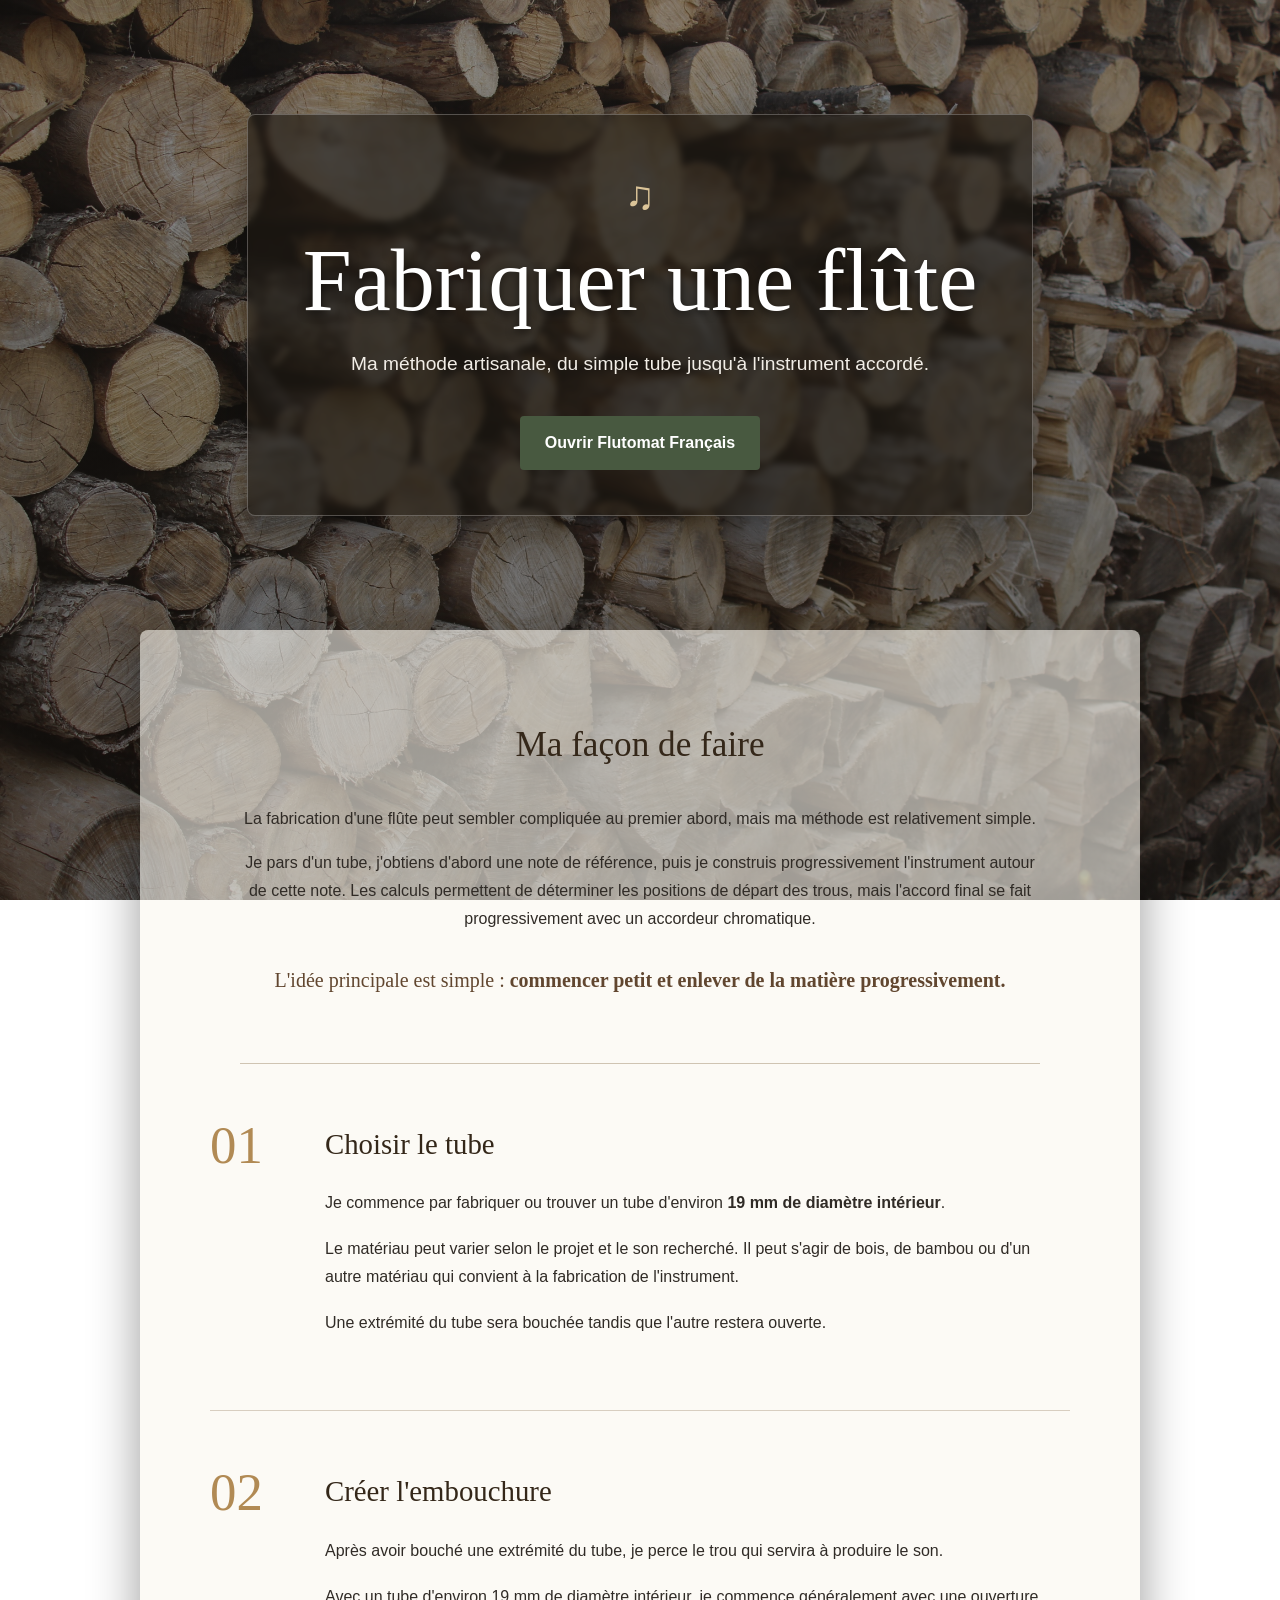
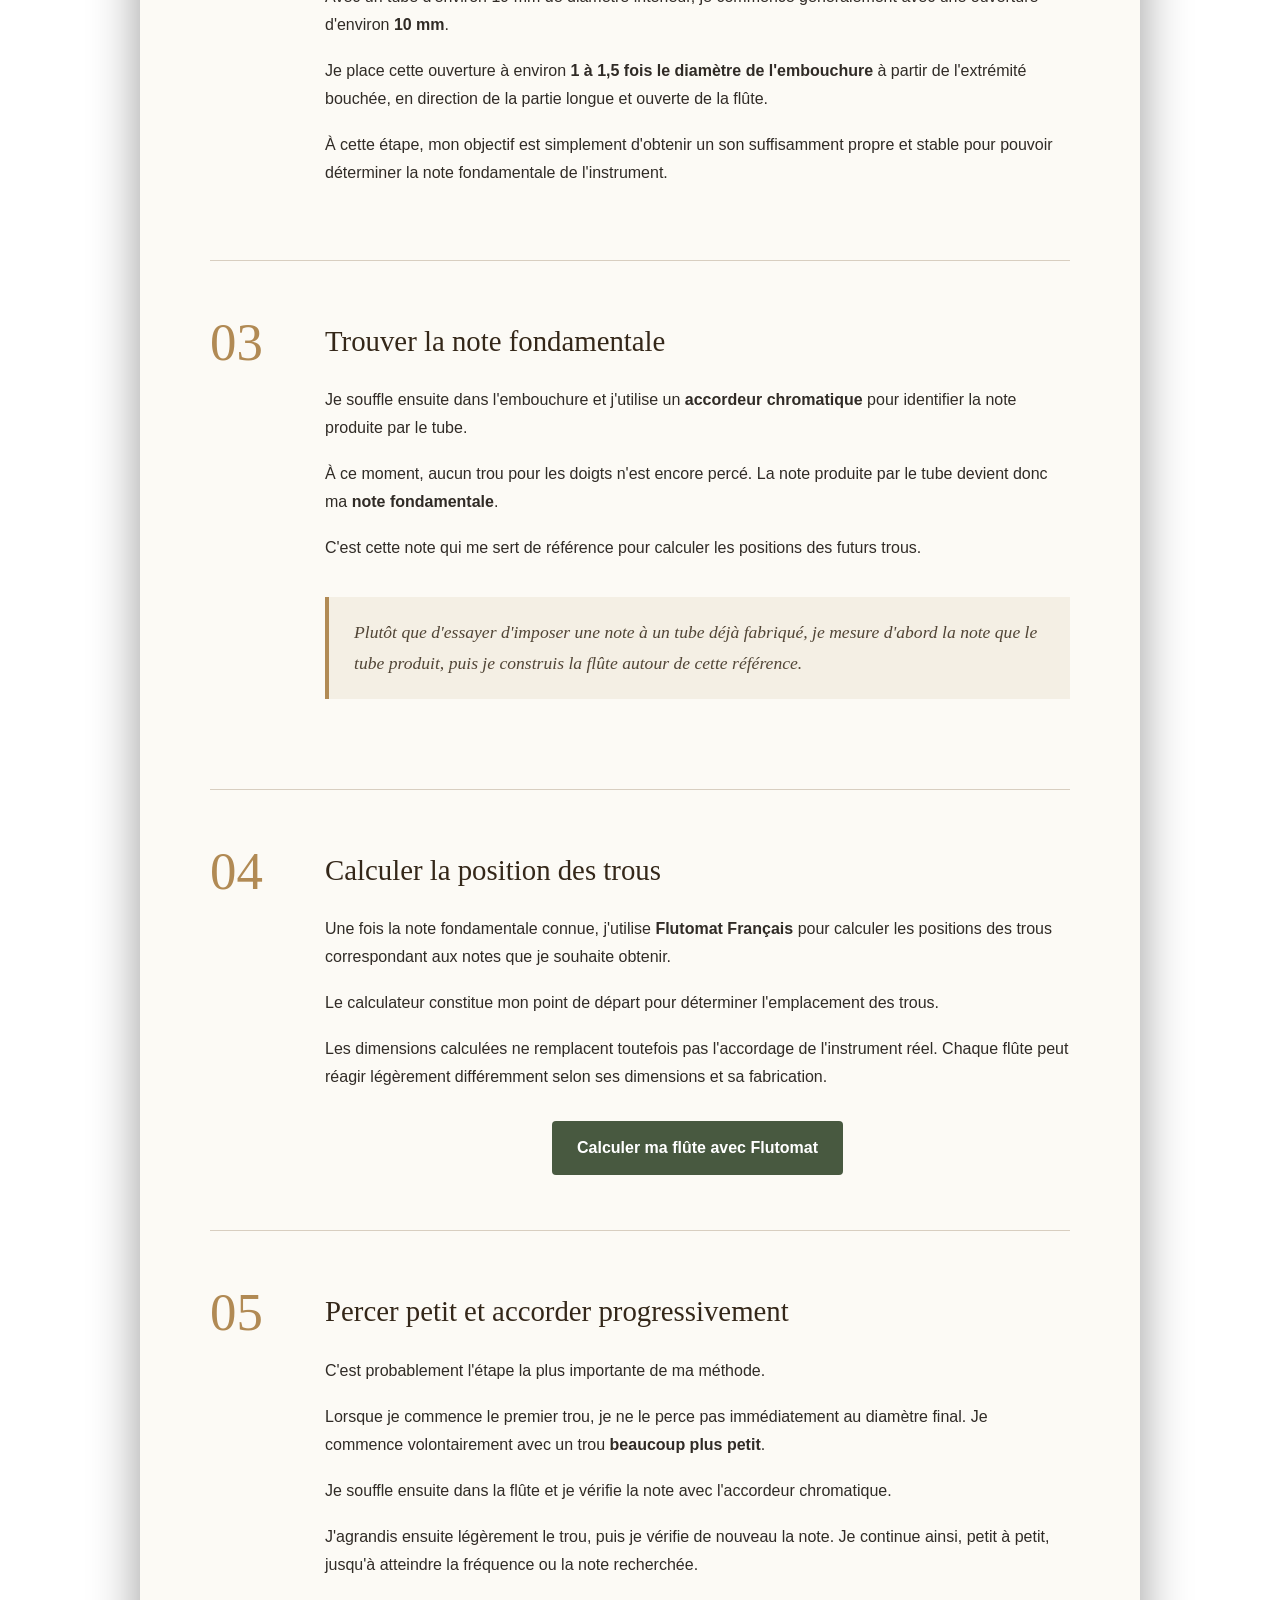
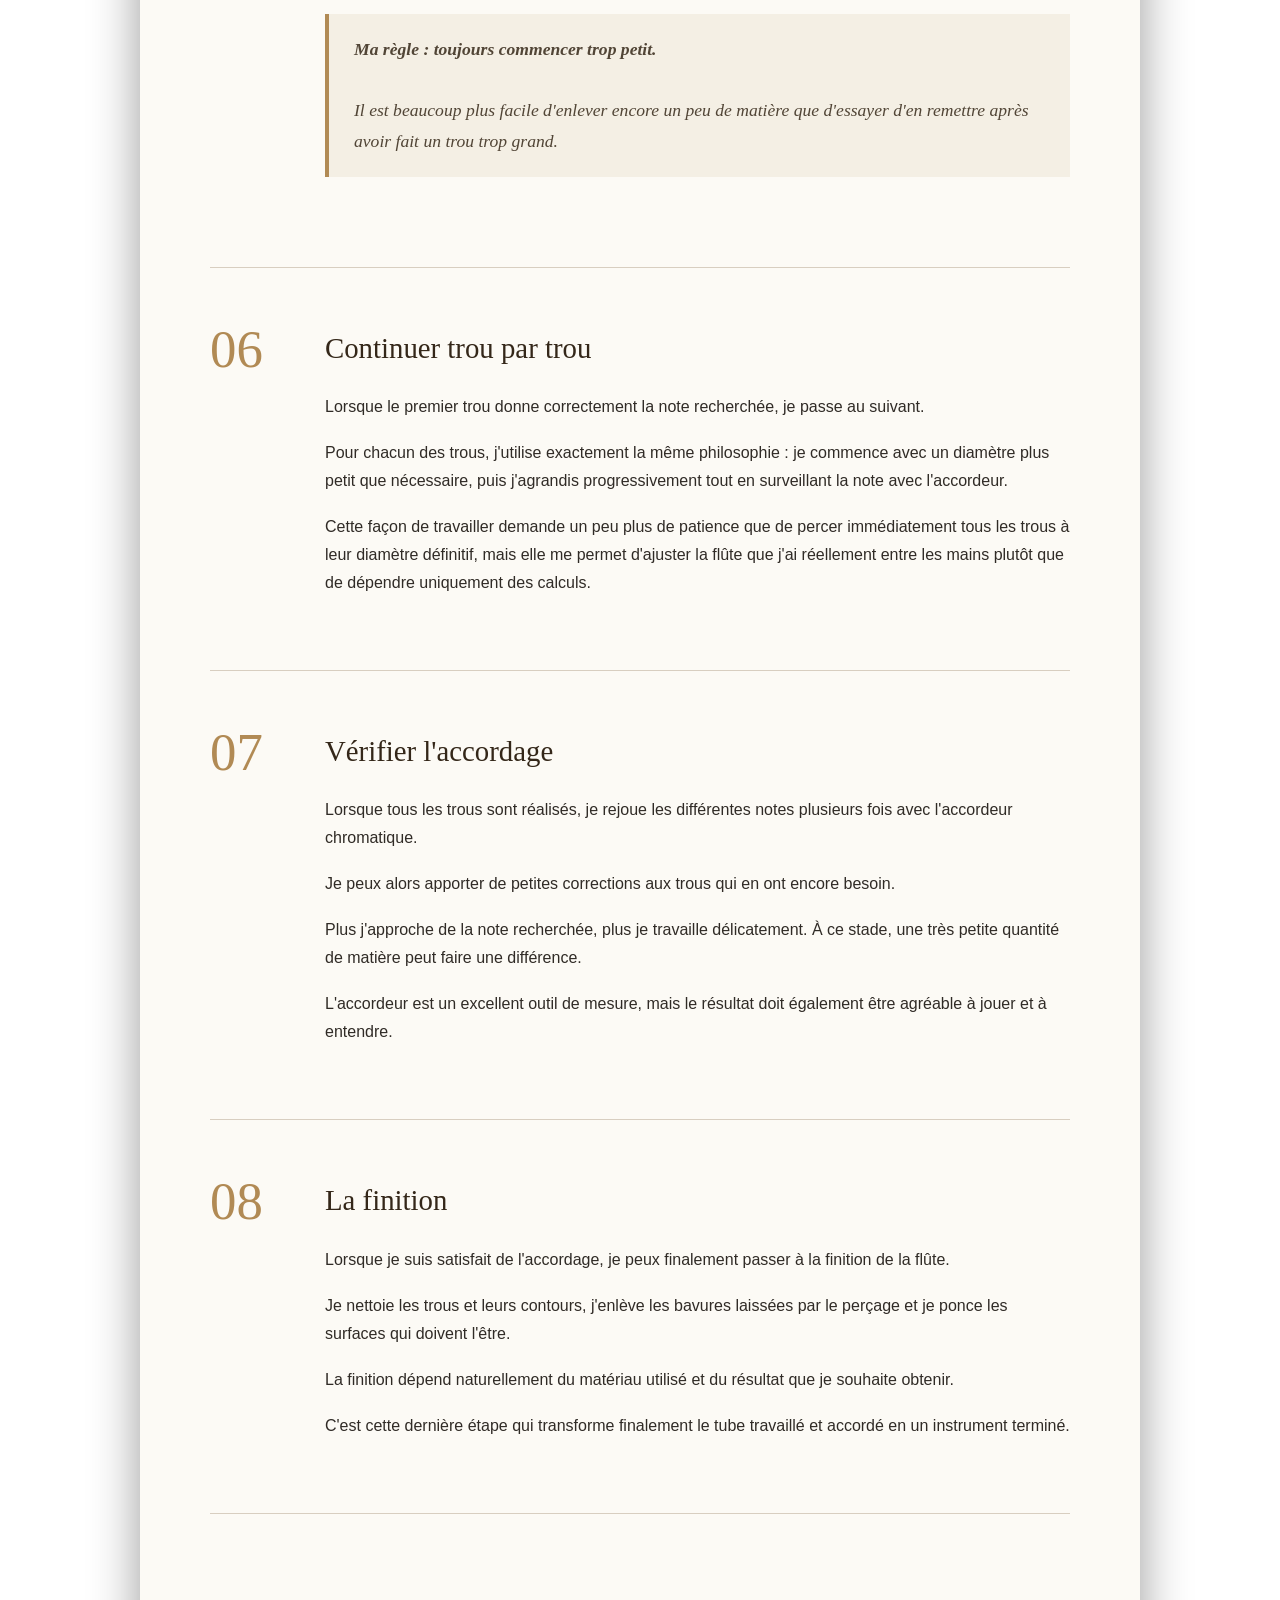
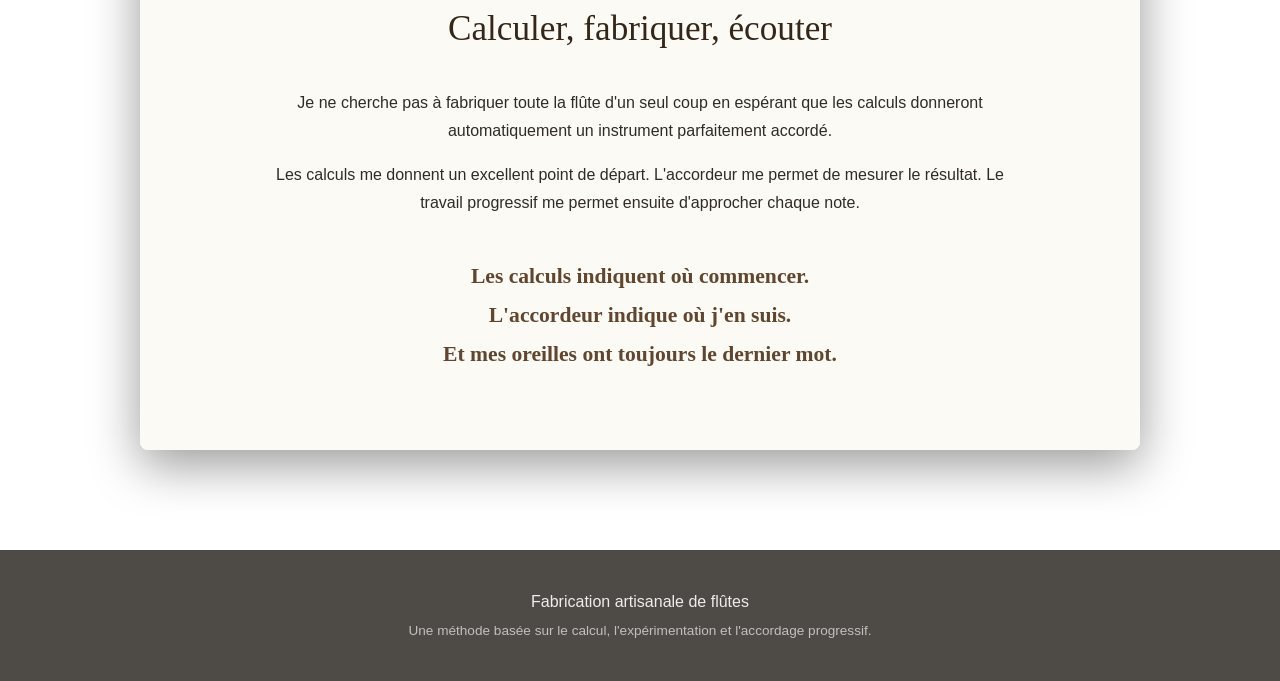
==== index2.html @ 8e3378f1 "Version 1" ====
<!DOCTYPE html>
<html lang="fr">
<head>
    <meta charset="UTF-8">
    <meta name="viewport" content="width=device-width, initial-scale=1.0">

    <title>Ma méthode de fabrication de flûtes</title>

    <meta name="description"
          content="Ma méthode artisanale pour fabriquer et accorder une flûte, du choix du tube jusqu'à la finition.">

    <link rel="icon" type="image/png" href="icons8-flute-94.png">
    
    <link rel="stylesheet" href="style.css">
</head>

<body>

<header class="hero">
    <div class="hero-content">
        <div class="flute-icon">♫</div>

        <h1>Fabriquer une flûte</h1>

        <p class="subtitle">
            Ma méthode artisanale, du simple tube jusqu'à l'instrument accordé.
        </p>

        <a class="button"
           href="https://mrfriendlyben.github.io/Flutomat-Francais/"
           target="_blank"
           rel="noopener noreferrer">
            Ouvrir Flutomat Français
        </a>
    </div>
</header>


<main class="content">

    <section class="intro">

        <h2>Ma façon de faire</h2>

        <p>
            La fabrication d'une flûte peut sembler compliquée au premier abord,
            mais ma méthode est relativement simple.
        </p>

        <p>
            Je pars d'un tube, j'obtiens d'abord une note de référence,
            puis je construis progressivement l'instrument autour de cette note.
            Les calculs permettent de déterminer les positions de départ des trous,
            mais l'accord final se fait progressivement avec un accordeur chromatique.
        </p>

        <p class="important">
            L'idée principale est simple :
            <strong>commencer petit et enlever de la matière progressivement.</strong>
        </p>

    </section>


    <section class="step">

        <div class="number">01</div>

        <div class="step-content">

            <h2>Choisir le tube</h2>

            <p>
                Je commence par fabriquer ou trouver un tube d'environ
                <strong>19 mm de diamètre intérieur</strong>.
            </p>

            <p>
                Le matériau peut varier selon le projet et le son recherché.
                Il peut s'agir de bois, de bambou ou d'un autre matériau qui
                convient à la fabrication de l'instrument.
            </p>

            <p>
                Une extrémité du tube sera bouchée tandis que l'autre restera
                ouverte.
            </p>

        </div>

    </section>


    <section class="step">

        <div class="number">02</div>

        <div class="step-content">

            <h2>Créer l'embouchure</h2>

            <p>
                Après avoir bouché une extrémité du tube, je perce le trou qui
                servira à produire le son.
            </p>

            <p>
                Avec un tube d'environ 19 mm de diamètre intérieur, je commence
                généralement avec une ouverture d'environ
                <strong>10 mm</strong>.
            </p>

            <p>
                Je place cette ouverture à environ
                <strong>1 à 1,5 fois le diamètre de l'embouchure</strong>
                à partir de l'extrémité bouchée, en direction de la partie longue
                et ouverte de la flûte.
            </p>

            <p>
                À cette étape, mon objectif est simplement d'obtenir un son
                suffisamment propre et stable pour pouvoir déterminer la note
                fondamentale de l'instrument.
            </p>

        </div>

    </section>


    <section class="step">

        <div class="number">03</div>

        <div class="step-content">

            <h2>Trouver la note fondamentale</h2>

            <p>
                Je souffle ensuite dans l'embouchure et j'utilise un
                <strong>accordeur chromatique</strong> pour identifier la note
                produite par le tube.
            </p>

            <p>
                À ce moment, aucun trou pour les doigts n'est encore percé.
                La note produite par le tube devient donc ma
                <strong>note fondamentale</strong>.
            </p>

            <p>
                C'est cette note qui me sert de référence pour calculer les
                positions des futurs trous.
            </p>

            <blockquote>
                Plutôt que d'essayer d'imposer une note à un tube déjà fabriqué,
                je mesure d'abord la note que le tube produit, puis je construis
                la flûte autour de cette référence.
            </blockquote>

        </div>

    </section>


    <section class="step">

        <div class="number">04</div>

        <div class="step-content">

            <h2>Calculer la position des trous</h2>

            <p>
                Une fois la note fondamentale connue, j'utilise
                <strong>Flutomat Français</strong> pour calculer les positions
                des trous correspondant aux notes que je souhaite obtenir.
            </p>

            <p>
                Le calculateur constitue mon point de départ pour déterminer
                l'emplacement des trous.
            </p>

            <p>
                Les dimensions calculées ne remplacent toutefois pas
                l'accordage de l'instrument réel. Chaque flûte peut réagir
                légèrement différemment selon ses dimensions et sa fabrication.
            </p>

            <div class="center">

                <a class="button"
                   href="https://mrfriendlyben.github.io/Flutomat-Francais/"
                   target="_blank"
                   rel="noopener noreferrer">
                    Calculer ma flûte avec Flutomat
                </a>

            </div>

        </div>

    </section>


    <section class="step">

        <div class="number">05</div>

        <div class="step-content">

            <h2>Percer petit et accorder progressivement</h2>

            <p>
                C'est probablement l'étape la plus importante de ma méthode.
            </p>

            <p>
                Lorsque je commence le premier trou, je ne le perce pas
                immédiatement au diamètre final.
                Je commence volontairement avec un trou
                <strong>beaucoup plus petit</strong>.
            </p>

            <p>
                Je souffle ensuite dans la flûte et je vérifie la note avec
                l'accordeur chromatique.
            </p>

            <p>
                J'agrandis ensuite légèrement le trou, puis je vérifie de nouveau
                la note. Je continue ainsi, petit à petit, jusqu'à atteindre la
                fréquence ou la note recherchée.
            </p>

            <blockquote>
                <strong>Ma règle : toujours commencer trop petit.</strong><br><br>

                Il est beaucoup plus facile d'enlever encore un peu de matière
                que d'essayer d'en remettre après avoir fait un trou trop grand.
            </blockquote>

        </div>

    </section>


    <section class="step">

        <div class="number">06</div>

        <div class="step-content">

            <h2>Continuer trou par trou</h2>

            <p>
                Lorsque le premier trou donne correctement la note recherchée,
                je passe au suivant.
            </p>

            <p>
                Pour chacun des trous, j'utilise exactement la même philosophie :
                je commence avec un diamètre plus petit que nécessaire, puis
                j'agrandis progressivement tout en surveillant la note avec
                l'accordeur.
            </p>

            <p>
                Cette façon de travailler demande un peu plus de patience que de
                percer immédiatement tous les trous à leur diamètre définitif,
                mais elle me permet d'ajuster la flûte que j'ai réellement entre
                les mains plutôt que de dépendre uniquement des calculs.
            </p>

        </div>

    </section>


    <section class="step">

        <div class="number">07</div>

        <div class="step-content">

            <h2>Vérifier l'accordage</h2>

            <p>
                Lorsque tous les trous sont réalisés, je rejoue les différentes
                notes plusieurs fois avec l'accordeur chromatique.
            </p>

            <p>
                Je peux alors apporter de petites corrections aux trous qui en
                ont encore besoin.
            </p>

            <p>
                Plus j'approche de la note recherchée, plus je travaille
                délicatement. À ce stade, une très petite quantité de matière
                peut faire une différence.
            </p>

            <p>
                L'accordeur est un excellent outil de mesure, mais le résultat
                doit également être agréable à jouer et à entendre.
            </p>

        </div>

    </section>


    <section class="step">

        <div class="number">08</div>

        <div class="step-content">

            <h2>La finition</h2>

            <p>
                Lorsque je suis satisfait de l'accordage, je peux finalement
                passer à la finition de la flûte.
            </p>

            <p>
                Je nettoie les trous et leurs contours, j'enlève les bavures
                laissées par le perçage et je ponce les surfaces qui doivent
                l'être.
            </p>

            <p>
                La finition dépend naturellement du matériau utilisé et du
                résultat que je souhaite obtenir.
            </p>

            <p>
                C'est cette dernière étape qui transforme finalement le tube
                travaillé et accordé en un instrument terminé.
            </p>

        </div>

    </section>


    <section class="philosophy">

        <h2>Calculer, fabriquer, écouter</h2>

        <p>
            Je ne cherche pas à fabriquer toute la flûte d'un seul coup en
            espérant que les calculs donneront automatiquement un instrument
            parfaitement accordé.
        </p>

        <p>
            Les calculs me donnent un excellent point de départ.
            L'accordeur me permet de mesurer le résultat.
            Le travail progressif me permet ensuite d'approcher chaque note.
        </p>

        <p class="final-quote">
            <strong>
                Les calculs indiquent où commencer.<br>
                L'accordeur indique où j'en suis.<br>
                Et mes oreilles ont toujours le dernier mot.
            </strong>
        </p>

    </section>

</main>


<footer>

    <p>
        Fabrication artisanale de flûtes
    </p>

    <p class="small">
        Une méthode basée sur le calcul, l'expérimentation et l'accordage progressif.
    </p>

</footer>

</body>
</html>
---- style.css ----
/* =========================================
   COULEURS
   ========================================= */

:root {
    --cream: #f4efe5;
    --paper: rgba(250, 247, 239, 0.60);
    --brown: #61462f;
    --brown-dark: #342719;
    --green: #485940;
    --green-dark: #33402e;
    --gold: #b18a54;
    --text: #302b26;
}


/* =========================================
   PAGE
   ========================================= */

* {
    box-sizing: border-box;
}

html {
    scroll-behavior: smooth;
}

body {
    margin: 0;
    color: var(--text);

    font-family:
        "Segoe UI",
        Roboto,
        Helvetica,
        Arial,
        sans-serif;

    line-height: 1.75;

    background:
        linear-gradient(
            rgba(25, 20, 15, 0.45),
            rgba(25, 20, 15, 0.60)
        ),
        url("IMG_3902.jpg");

    background-size: cover;
    background-position: center;
    background-attachment: fixed;
}


/* =========================================
   ENTÊTE
   ========================================= */

.hero {
    min-height: 70vh;

    display: flex;
    justify-content: center;
    align-items: center;

    padding: 50px 20px;

    text-align: center;
    color: white;
}

.hero-content {
    max-width: 850px;

    padding: 45px 55px;

    background: rgba(30, 25, 19, 0.62);

    border: 1px solid rgba(255, 255, 255, 0.25);
    border-radius: 8px;

    backdrop-filter: blur(3px);

    box-shadow: 0 15px 45px rgba(0, 0, 0, 0.35);
}

.flute-icon {
    color: #dbc498;
    font-size: 2.5rem;
    margin-bottom: 5px;
}

.hero h1 {
    margin: 0;

    font-family: Georgia, "Times New Roman", serif;
    font-size: clamp(2.7rem, 7vw, 5.5rem);
    font-weight: normal;

    line-height: 1.05;

    text-shadow: 0 3px 8px rgba(0, 0, 0, 0.5);
}

.subtitle {
    margin: 20px auto 35px;

    max-width: 650px;

    font-size: 1.2rem;
    color: #f2eee7;
}


/* =========================================
   BOUTONS
   ========================================= */

.button {
    display: inline-block;

    padding: 13px 25px;

    color: white;
    background: var(--green);

    border-radius: 4px;

    text-decoration: none;
    font-weight: 600;

    transition:
        background 0.2s ease,
        transform 0.2s ease,
        box-shadow 0.2s ease;
}

.button:hover {
    background: var(--green-dark);

    transform: translateY(-2px);

    box-shadow: 0 5px 15px rgba(0, 0, 0, 0.25);
}


/* =========================================
   CONTENU PRINCIPAL
   ========================================= */

.content {
    width: min(1000px, calc(100% - 40px));

    margin: 0 auto 100px;

    padding: 55px 70px;

    background: var(--paper);

    border-radius: 8px;

    box-shadow:
        0 15px 50px rgba(0, 0, 0, 0.40);
}


/* =========================================
   INTRODUCTION
   ========================================= */

.intro {
    max-width: 800px;

    margin: auto;
    padding-bottom: 45px;

    text-align: center;

    border-bottom: 1px solid #cfc4b2;
}

.intro h2,
.philosophy h2 {
    color: var(--brown-dark);

    font-family: Georgia, "Times New Roman", serif;
    font-weight: normal;

    font-size: 2.2rem;
}

.important {
    margin-top: 30px;

    color: var(--brown);

    font-family: Georgia, "Times New Roman", serif;
    font-size: 1.25rem;
}


/* =========================================
   ÉTAPES
   ========================================= */

.step {
    display: grid;

    grid-template-columns: 90px 1fr;
    gap: 25px;

    padding: 55px 0;

    border-bottom: 1px solid #d8cec0;
}

.number {
    color: var(--gold);

    font-family: Georgia, "Times New Roman", serif;
    font-size: 3.3rem;

    line-height: 1;
}

.step h2 {
    margin-top: 0;
    margin-bottom: 20px;

    color: var(--brown-dark);

    font-family: Georgia, "Times New Roman", serif;
    font-size: 1.8rem;
    font-weight: normal;
}

.step p {
    margin-top: 0;
    margin-bottom: 18px;
}


/* =========================================
   CITATIONS / CONSEILS
   ========================================= */

blockquote {
    margin: 35px 0;

    padding: 20px 25px;

    background: rgba(177, 138, 84, 0.10);

    border-left: 4px solid var(--gold);

    color: #514536;

    font-family: Georgia, "Times New Roman", serif;
    font-size: 1.1rem;
    font-style: italic;
}


/* =========================================
   SECTION FINALE
   ========================================= */

.philosophy {
    padding-top: 55px;

    text-align: center;
}

.philosophy p {
    max-width: 760px;

    margin-left: auto;
    margin-right: auto;
}

.final-quote {
    margin-top: 40px !important;

    color: var(--brown);

    font-family: Georgia, "Times New Roman", serif;
    font-size: 1.35rem;

    line-height: 1.8;
}

.center {
    margin-top: 30px;
    text-align: center;
}


/* =========================================
   PIED DE PAGE
   ========================================= */

footer {
    padding: 35px 20px;

    text-align: center;

    color: rgba(255, 255, 255, 0.9);

    background: rgba(25, 20, 15, 0.77);
}

footer p {
    margin: 3px;
}

footer .small {
    color: rgba(255, 255, 255, 0.65);
    font-size: 0.85rem;
}


/* =========================================
   TÉLÉPHONE / TABLETTE
   ========================================= */

@media (max-width: 700px) {

    body {
        /*
         * background-attachment: fixed peut être
         * problématique sur certains navigateurs mobiles.
         */
        background-attachment: scroll;
    }

    .hero {
        min-height: 75vh;
        padding: 25px 15px;
    }

    .hero-content {
        padding: 35px 20px;
    }

    .hero h1 {
        font-size: 3rem;
    }

    .subtitle {
        font-size: 1.05rem;
    }

    .content {
        width: calc(100% - 20px);

        margin-bottom: 30px;

        padding: 40px 25px;
    }

    .step {
        grid-template-columns: 1fr;
        gap: 10px;

        padding: 40px 0;
    }

    .number {
        font-size: 2.4rem;
    }

    .step h2 {
        font-size: 1.55rem;
    }

    .intro h2,
    .philosophy h2 {
        font-size: 1.8rem;
    }

}
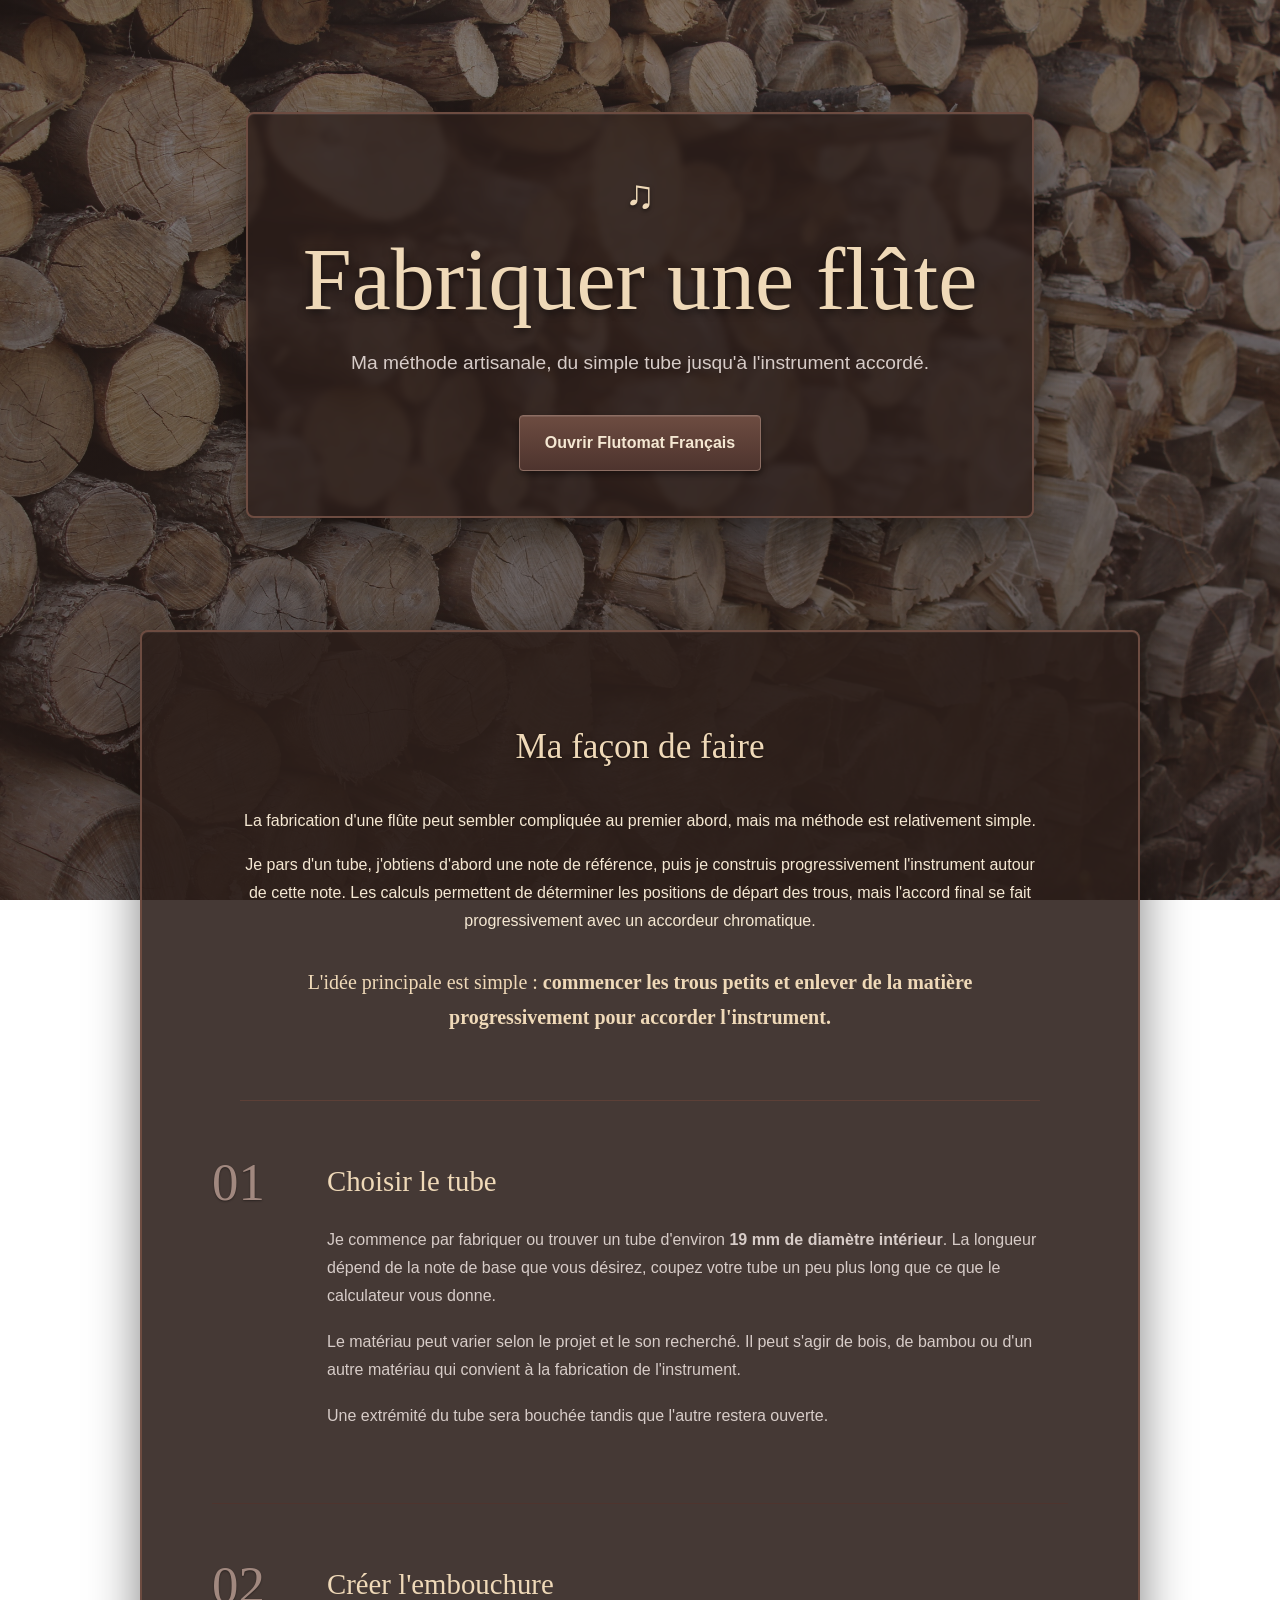
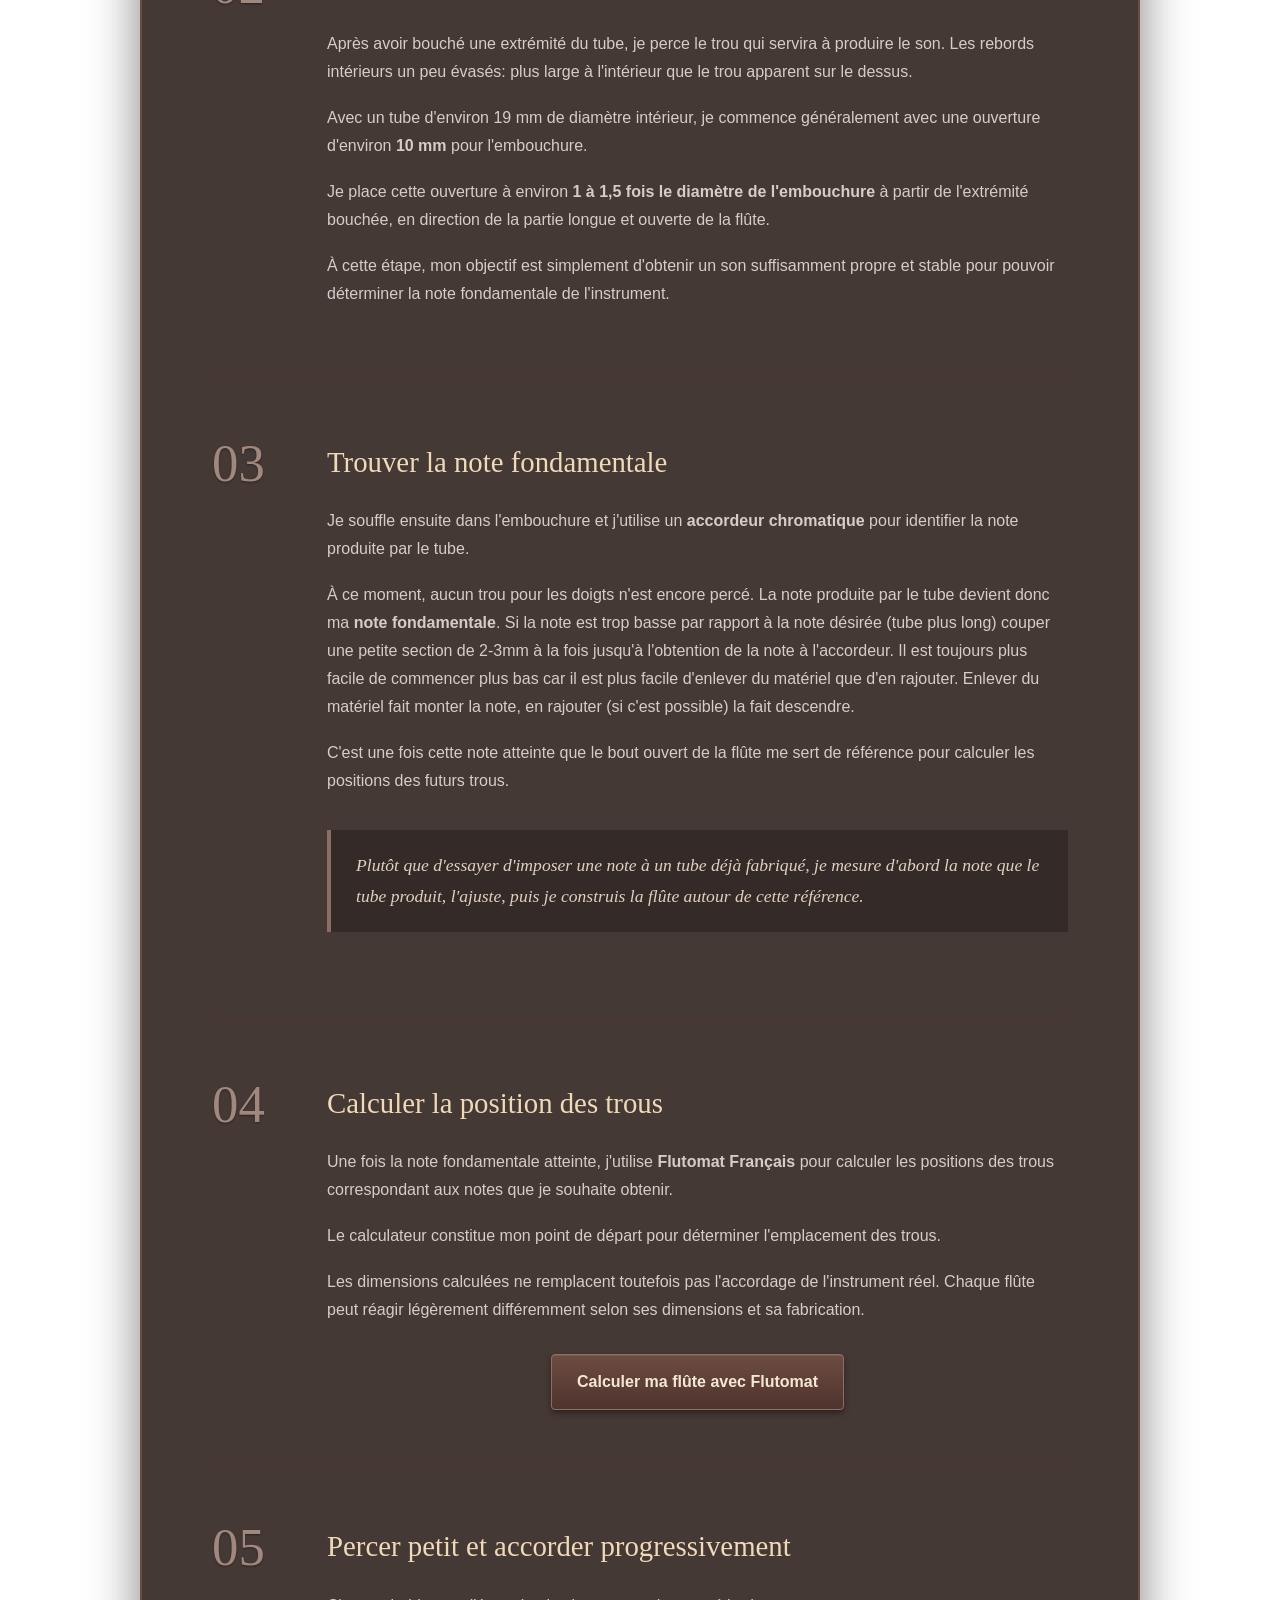
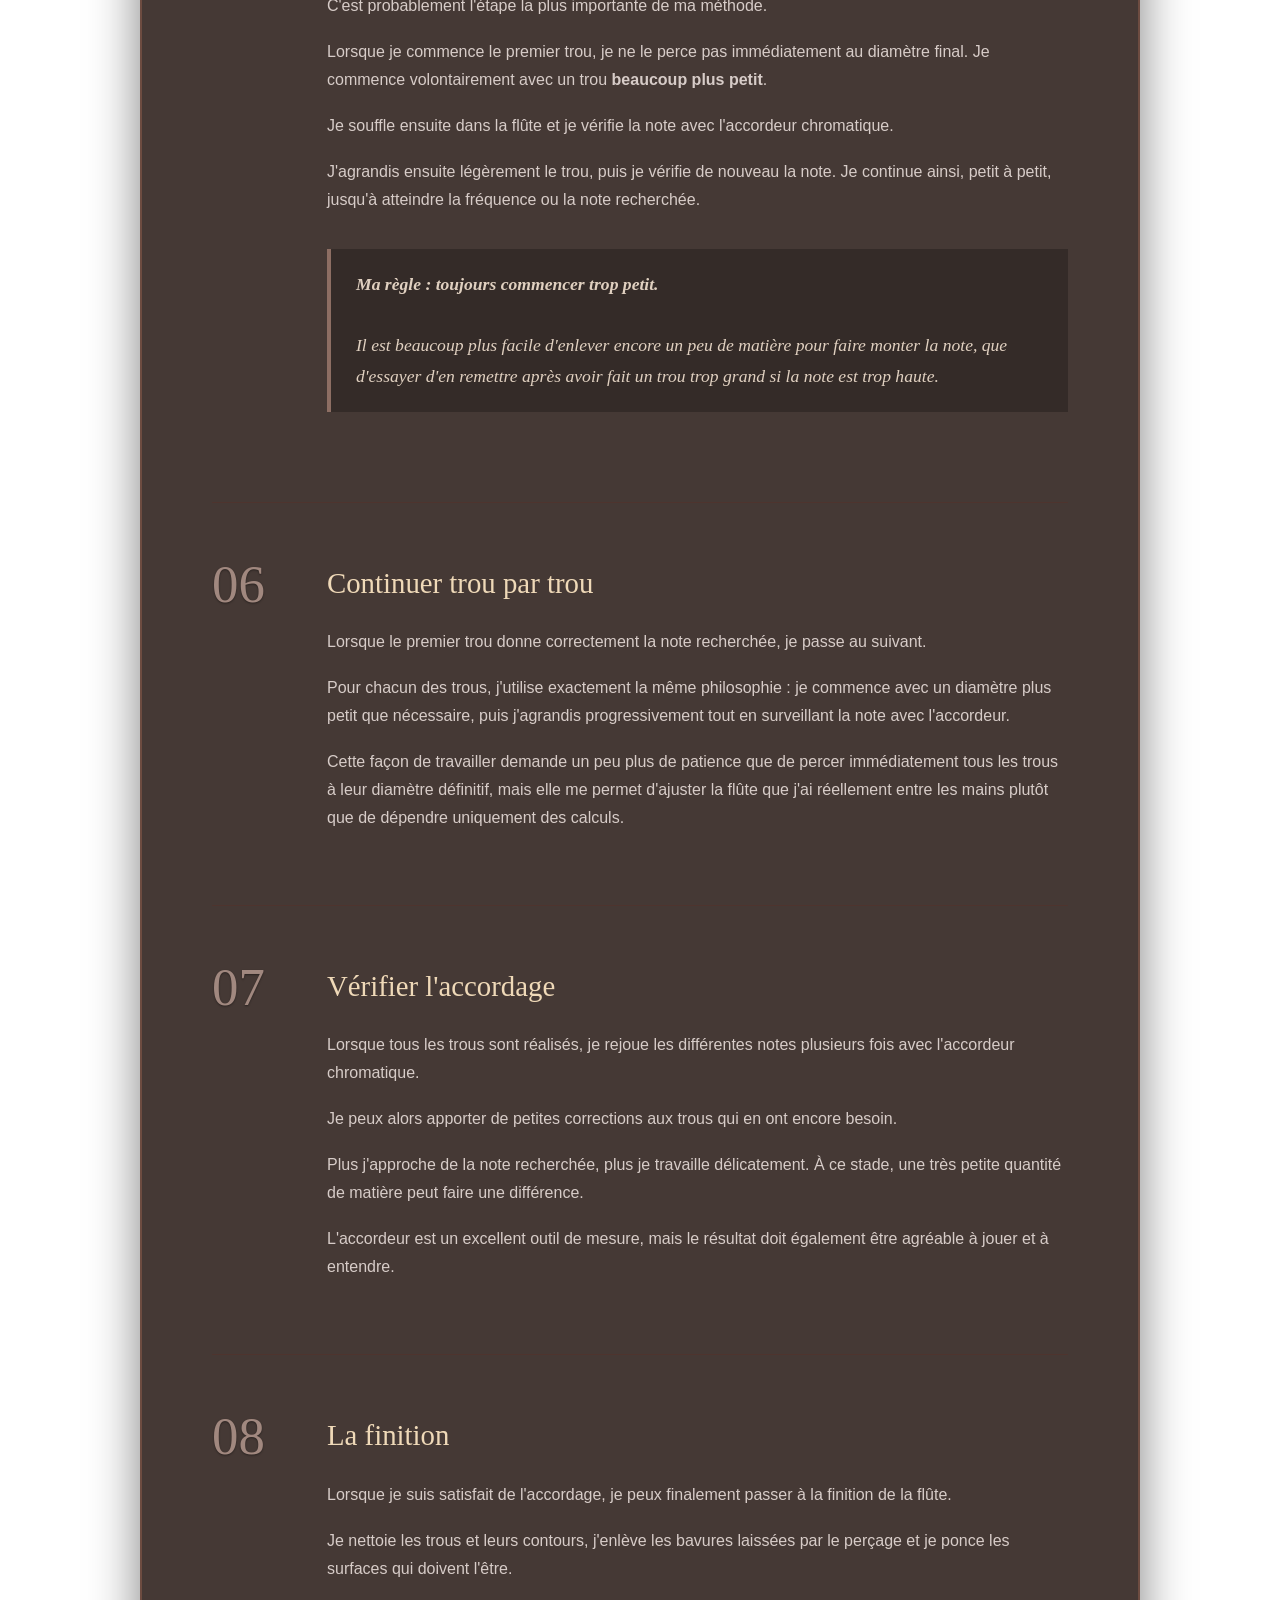
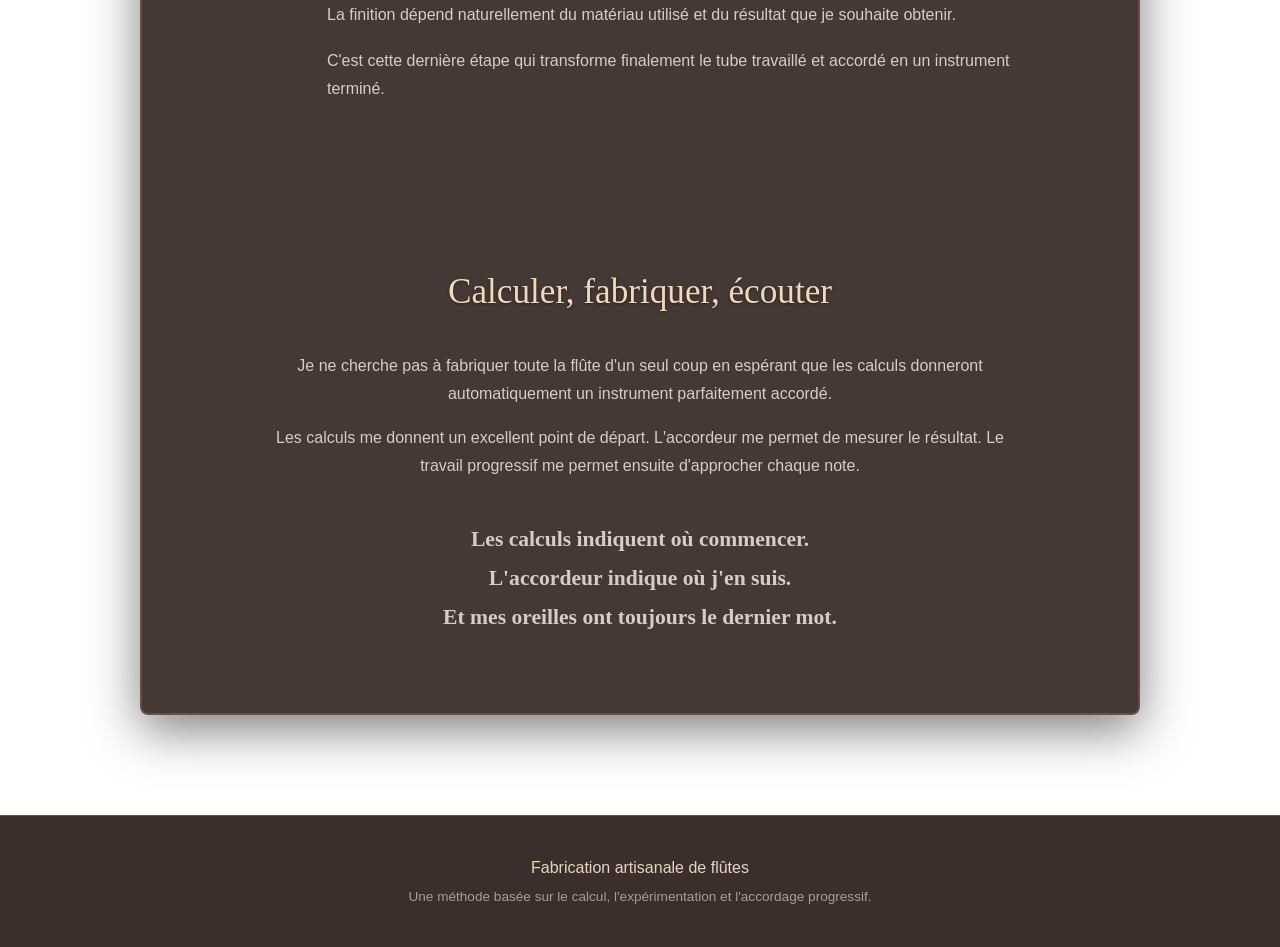
==== commit e94aab1f: "Version 5.7" ====
--- a/index2.html
+++ b/index2.html
@@ -4,7 +4,7 @@
     <meta charset="UTF-8">
     <meta name="viewport" content="width=device-width, initial-scale=1.0">
 
-    <title>Ma méthode de fabrication de flûtes</title>
+    <title>Ma méthode de fabrication de flûtes traversière</title>
 
     <meta name="description"
           content="Ma méthode artisanale pour fabriquer et accorder une flûte, du choix du tube jusqu'à la finition.">
@@ -56,7 +56,7 @@
 
         <p class="important">
             L'idée principale est simple :
-            <strong>commencer petit et enlever de la matière progressivement.</strong>
+            <strong>commencer les trous petits et enlever de la matière progressivement pour accorder l'instrument.</strong>
         </p>
 
     </section>
@@ -72,7 +72,9 @@
 
             <p>
                 Je commence par fabriquer ou trouver un tube d'environ
-                <strong>19 mm de diamètre intérieur</strong>.
+                <strong>19 mm de diamètre intérieur</strong>. 
+                La longueur dépend de la note de base que vous désirez, 
+                coupez votre tube un peu plus long que ce que le calculateur vous donne.
             </p>
 
             <p>
@@ -101,13 +103,13 @@
 
             <p>
                 Après avoir bouché une extrémité du tube, je perce le trou qui
-                servira à produire le son.
+                servira à produire le son. Les rebords intérieurs un peu évasés: plus large à l'intérieur que le trou apparent sur le dessus.
             </p>
 
             <p>
                 Avec un tube d'environ 19 mm de diamètre intérieur, je commence
                 généralement avec une ouverture d'environ
-                <strong>10 mm</strong>.
+                <strong>10 mm</strong> pour l'embouchure.
             </p>
 
             <p>
@@ -145,17 +147,18 @@
             <p>
                 À ce moment, aucun trou pour les doigts n'est encore percé.
                 La note produite par le tube devient donc ma
-                <strong>note fondamentale</strong>.
-            </p>
-
-            <p>
-                C'est cette note qui me sert de référence pour calculer les
+                <strong>note fondamentale</strong>. Si la note est trop basse par rapport à la note désirée (tube plus long) couper une petite section de 2-3mm à la fois jusqu'à l'obtention de la note à l'accordeur.
+                Il est toujours plus facile de commencer plus bas car il est plus facile d'enlever du matériel que d'en rajouter. Enlever du matériel fait monter la note, en rajouter (si c'est possible) la fait descendre.
+            </p>
+
+            <p>
+                C'est une fois cette note atteinte que le bout ouvert de la flûte me sert de référence pour calculer les
                 positions des futurs trous.
             </p>
 
             <blockquote>
                 Plutôt que d'essayer d'imposer une note à un tube déjà fabriqué,
-                je mesure d'abord la note que le tube produit, puis je construis
+                je mesure d'abord la note que le tube produit, l'ajuste, puis je construis
                 la flûte autour de cette référence.
             </blockquote>
 
@@ -173,7 +176,7 @@
             <h2>Calculer la position des trous</h2>
 
             <p>
-                Une fois la note fondamentale connue, j'utilise
+                Une fois la note fondamentale atteinte, j'utilise
                 <strong>Flutomat Français</strong> pour calculer les positions
                 des trous correspondant aux notes que je souhaite obtenir.
             </p>
@@ -238,8 +241,8 @@
             <blockquote>
                 <strong>Ma règle : toujours commencer trop petit.</strong><br><br>
 
-                Il est beaucoup plus facile d'enlever encore un peu de matière
-                que d'essayer d'en remettre après avoir fait un trou trop grand.
+                Il est beaucoup plus facile d'enlever encore un peu de matière pour faire monter la note,
+                que d'essayer d'en remettre après avoir fait un trou trop grand si la note est trop haute.
             </blockquote>
 
         </div>
--- a/style.css
+++ b/style.css
@@ -1,16 +1,19 @@
 /* =========================================
-   COULEURS
+   COULEURS — même palette que Flutomat Français
    ========================================= */
 
 :root {
-    --cream: #f4efe5;
-    --paper: rgba(250, 247, 239, 0.60);
-    --brown: #61462f;
-    --brown-dark: #342719;
-    --green: #485940;
-    --green-dark: #33402e;
-    --gold: #b18a54;
-    --text: #302b26;
+    --wood-dark: #3e2723;
+    --wood-medium: #5d4037;
+    --wood-light: #8d6e63;
+    --wood-highlight: #a1887f;
+    --bg-deep: #2c1e1a;
+    --text-light: #f5e8d3;
+    --text-muted: #d7ccc8;
+    --accent: #bcaaa4;
+    --cream: #efd9b8;
+    --gold: #a1887f;
+    --shadow: rgba(0, 0, 0, 0.45);
 }
 
 
@@ -28,7 +31,7 @@
 
 body {
     margin: 0;
-    color: var(--text);
+    color: var(--text-light);
 
     font-family:
         "Segoe UI",
@@ -41,8 +44,8 @@
 
     background:
         linear-gradient(
-            rgba(25, 20, 15, 0.45),
-            rgba(25, 20, 15, 0.60)
+            rgba(44, 30, 26, 0.55),
+            rgba(44, 30, 26, 0.72)
         ),
         url("IMG_3902.jpg");
 
@@ -58,57 +61,50 @@
 
 .hero {
     min-height: 70vh;
-
     display: flex;
     justify-content: center;
     align-items: center;
-
     padding: 50px 20px;
-
-    text-align: center;
-    color: white;
+    text-align: center;
+    color: var(--text-light);
 }
 
 .hero-content {
     max-width: 850px;
-
     padding: 45px 55px;
 
-    background: rgba(30, 25, 19, 0.62);
-
-    border: 1px solid rgba(255, 255, 255, 0.25);
+    background: rgba(44, 30, 26, 0.78);
+    border: 2px solid #6d4c41;
     border-radius: 8px;
-
     backdrop-filter: blur(3px);
 
-    box-shadow: 0 15px 45px rgba(0, 0, 0, 0.35);
+    box-shadow:
+        0 15px 45px rgba(0, 0, 0, 0.45),
+        inset 0 1px 0 rgba(255, 255, 255, 0.06);
 }
 
 .flute-icon {
-    color: #dbc498;
+    color: var(--cream);
     font-size: 2.5rem;
     margin-bottom: 5px;
+    text-shadow: 0 2px 4px rgba(0, 0, 0, 0.5);
 }
 
 .hero h1 {
     margin: 0;
-
     font-family: Georgia, "Times New Roman", serif;
     font-size: clamp(2.7rem, 7vw, 5.5rem);
     font-weight: normal;
-
     line-height: 1.05;
-
-    text-shadow: 0 3px 8px rgba(0, 0, 0, 0.5);
+    color: #efd9b8;
+    text-shadow: 0 3px 8px rgba(0, 0, 0, 0.55);
 }
 
 .subtitle {
     margin: 20px auto 35px;
-
     max-width: 650px;
-
     font-size: 1.2rem;
-    color: #f2eee7;
+    color: var(--text-muted);
 }
 
 
@@ -118,16 +114,19 @@
 
 .button {
     display: inline-block;
-
     padding: 13px 25px;
 
-    color: white;
-    background: var(--green);
-
+    color: #f5e8d3;
+    background: linear-gradient(to bottom, #6d4c41, #4e342e);
+    border: 1px solid #8d6e63;
     border-radius: 4px;
 
     text-decoration: none;
     font-weight: 600;
+
+    box-shadow:
+        0 3px 6px rgba(0, 0, 0, 0.4),
+        inset 0 1px 0 rgba(255, 255, 255, 0.1);
 
     transition:
         background 0.2s ease,
@@ -136,11 +135,9 @@
 }
 
 .button:hover {
-    background: var(--green-dark);
-
+    background: linear-gradient(to bottom, #8d6e63, #5d4037);
     transform: translateY(-2px);
-
-    box-shadow: 0 5px 15px rgba(0, 0, 0, 0.25);
+    box-shadow: 0 5px 12px rgba(0, 0, 0, 0.5);
 }
 
 
@@ -150,17 +147,18 @@
 
 .content {
     width: min(1000px, calc(100% - 40px));
-
     margin: 0 auto 100px;
-
     padding: 55px 70px;
 
-    background: var(--paper);
-
+    background: rgba(44, 30, 26, 0.88);
+    color: var(--text-light);
+
+    border: 2px solid #6d4c41;
     border-radius: 8px;
 
     box-shadow:
-        0 15px 50px rgba(0, 0, 0, 0.40);
+        0 15px 50px rgba(0, 0, 0, 0.5),
+        inset 0 1px 0 rgba(255, 255, 255, 0.05);
 }
 
 
@@ -170,30 +168,24 @@
 
 .intro {
     max-width: 800px;
-
     margin: auto;
     padding-bottom: 45px;
-
-    text-align: center;
-
-    border-bottom: 1px solid #cfc4b2;
+    text-align: center;
+    border-bottom: 1px solid #5d4037;
 }
 
 .intro h2,
 .philosophy h2 {
-    color: var(--brown-dark);
-
+    color: #efd9b8;
     font-family: Georgia, "Times New Roman", serif;
     font-weight: normal;
-
     font-size: 2.2rem;
+    text-shadow: 0 1px 3px rgba(0, 0, 0, 0.5);
 }
 
 .important {
     margin-top: 30px;
-
-    color: var(--brown);
-
+    color: var(--cream);
     font-family: Georgia, "Times New Roman", serif;
     font-size: 1.25rem;
 }
@@ -205,30 +197,24 @@
 
 .step {
     display: grid;
-
     grid-template-columns: 90px 1fr;
     gap: 25px;
-
     padding: 55px 0;
-
-    border-bottom: 1px solid #d8cec0;
+    border-bottom: 1px solid #4e342e;
 }
 
 .number {
-    color: var(--gold);
-
+    color: var(--wood-highlight);
     font-family: Georgia, "Times New Roman", serif;
     font-size: 3.3rem;
-
     line-height: 1;
+    text-shadow: 0 1px 2px rgba(0, 0, 0, 0.4);
 }
 
 .step h2 {
     margin-top: 0;
     margin-bottom: 20px;
-
-    color: var(--brown-dark);
-
+    color: #efd9b8;
     font-family: Georgia, "Times New Roman", serif;
     font-size: 1.8rem;
     font-weight: normal;
@@ -237,6 +223,7 @@
 .step p {
     margin-top: 0;
     margin-bottom: 18px;
+    color: var(--text-muted);
 }
 
 
@@ -246,15 +233,12 @@
 
 blockquote {
     margin: 35px 0;
-
     padding: 20px 25px;
 
-    background: rgba(177, 138, 84, 0.10);
-
-    border-left: 4px solid var(--gold);
-
-    color: #514536;
-
+    background: rgba(0, 0, 0, 0.25);
+    border-left: 4px solid #8d6e63;
+
+    color: #e0d0c0;
     font-family: Georgia, "Times New Roman", serif;
     font-size: 1.1rem;
     font-style: italic;
@@ -267,25 +251,21 @@
 
 .philosophy {
     padding-top: 55px;
-
     text-align: center;
 }
 
 .philosophy p {
     max-width: 760px;
-
     margin-left: auto;
     margin-right: auto;
+    color: var(--text-muted);
 }
 
 .final-quote {
     margin-top: 40px !important;
-
-    color: var(--brown);
-
+    color: #efd9b8;
     font-family: Georgia, "Times New Roman", serif;
     font-size: 1.35rem;
-
     line-height: 1.8;
 }
 
@@ -301,12 +281,10 @@
 
 footer {
     padding: 35px 20px;
-
-    text-align: center;
-
-    color: rgba(255, 255, 255, 0.9);
-
-    background: rgba(25, 20, 15, 0.77);
+    text-align: center;
+    color: rgba(245, 232, 211, 0.9);
+    background: rgba(44, 30, 26, 0.92);
+    border-top: 1px solid #6d4c41;
 }
 
 footer p {
@@ -314,7 +292,7 @@
 }
 
 footer .small {
-    color: rgba(255, 255, 255, 0.65);
+    color: rgba(215, 204, 200, 0.7);
     font-size: 0.85rem;
 }
 
@@ -326,10 +304,6 @@
 @media (max-width: 700px) {
 
     body {
-        /*
-         * background-attachment: fixed peut être
-         * problématique sur certains navigateurs mobiles.
-         */
         background-attachment: scroll;
     }
 
@@ -346,36 +320,4 @@
         font-size: 3rem;
     }
 
-    .subtitle {
-        font-size: 1.05rem;
-    }
-
-    .content {
-        width: calc(100% - 20px);
-
-        margin-bottom: 30px;
-
-        padding: 40px 25px;
-    }
-
-    .step {
-        grid-template-columns: 1fr;
-        gap: 10px;
-
-        padding: 40px 0;
-    }
-
-    .number {
-        font-size: 2.4rem;
-    }
-
-    .step h2 {
-        font-size: 1.55rem;
-    }
-
-    .intro h2,
-    .philosophy h2 {
-        font-size: 1.8rem;
-    }
-
-}+   
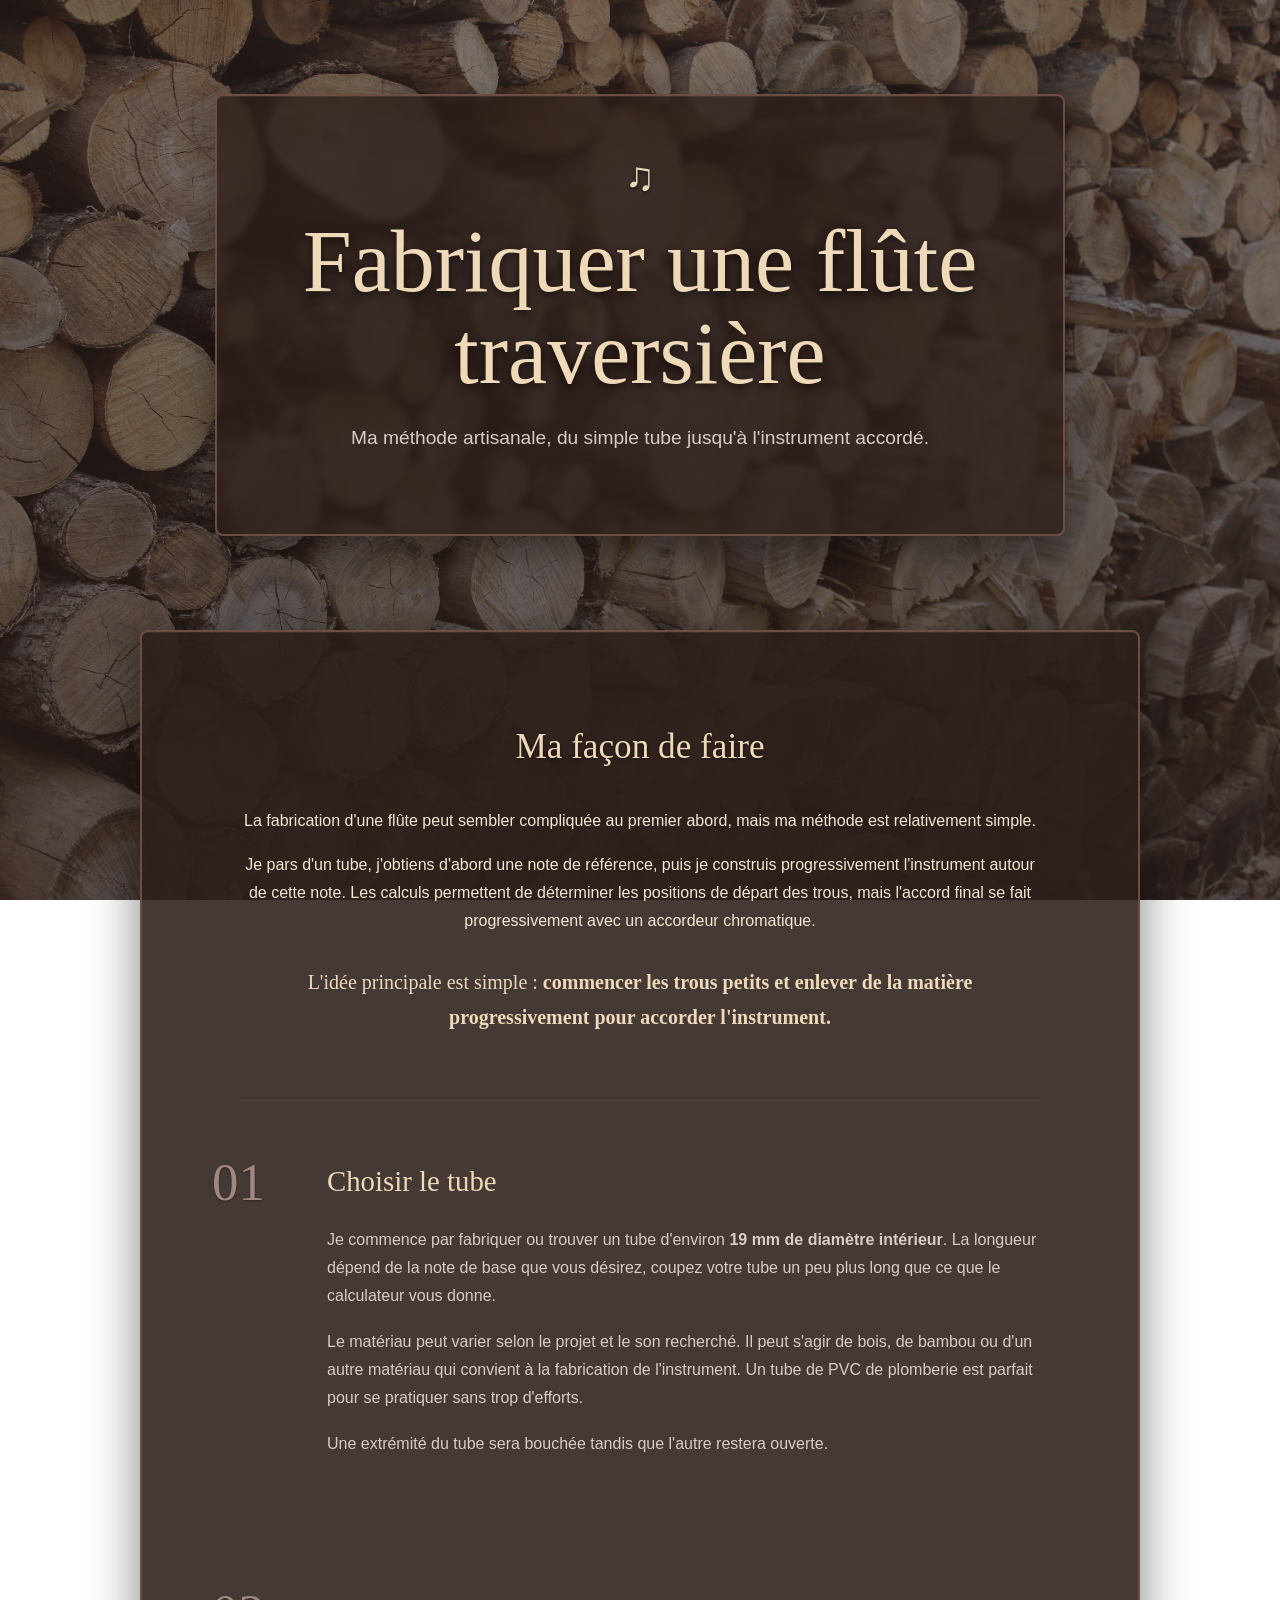
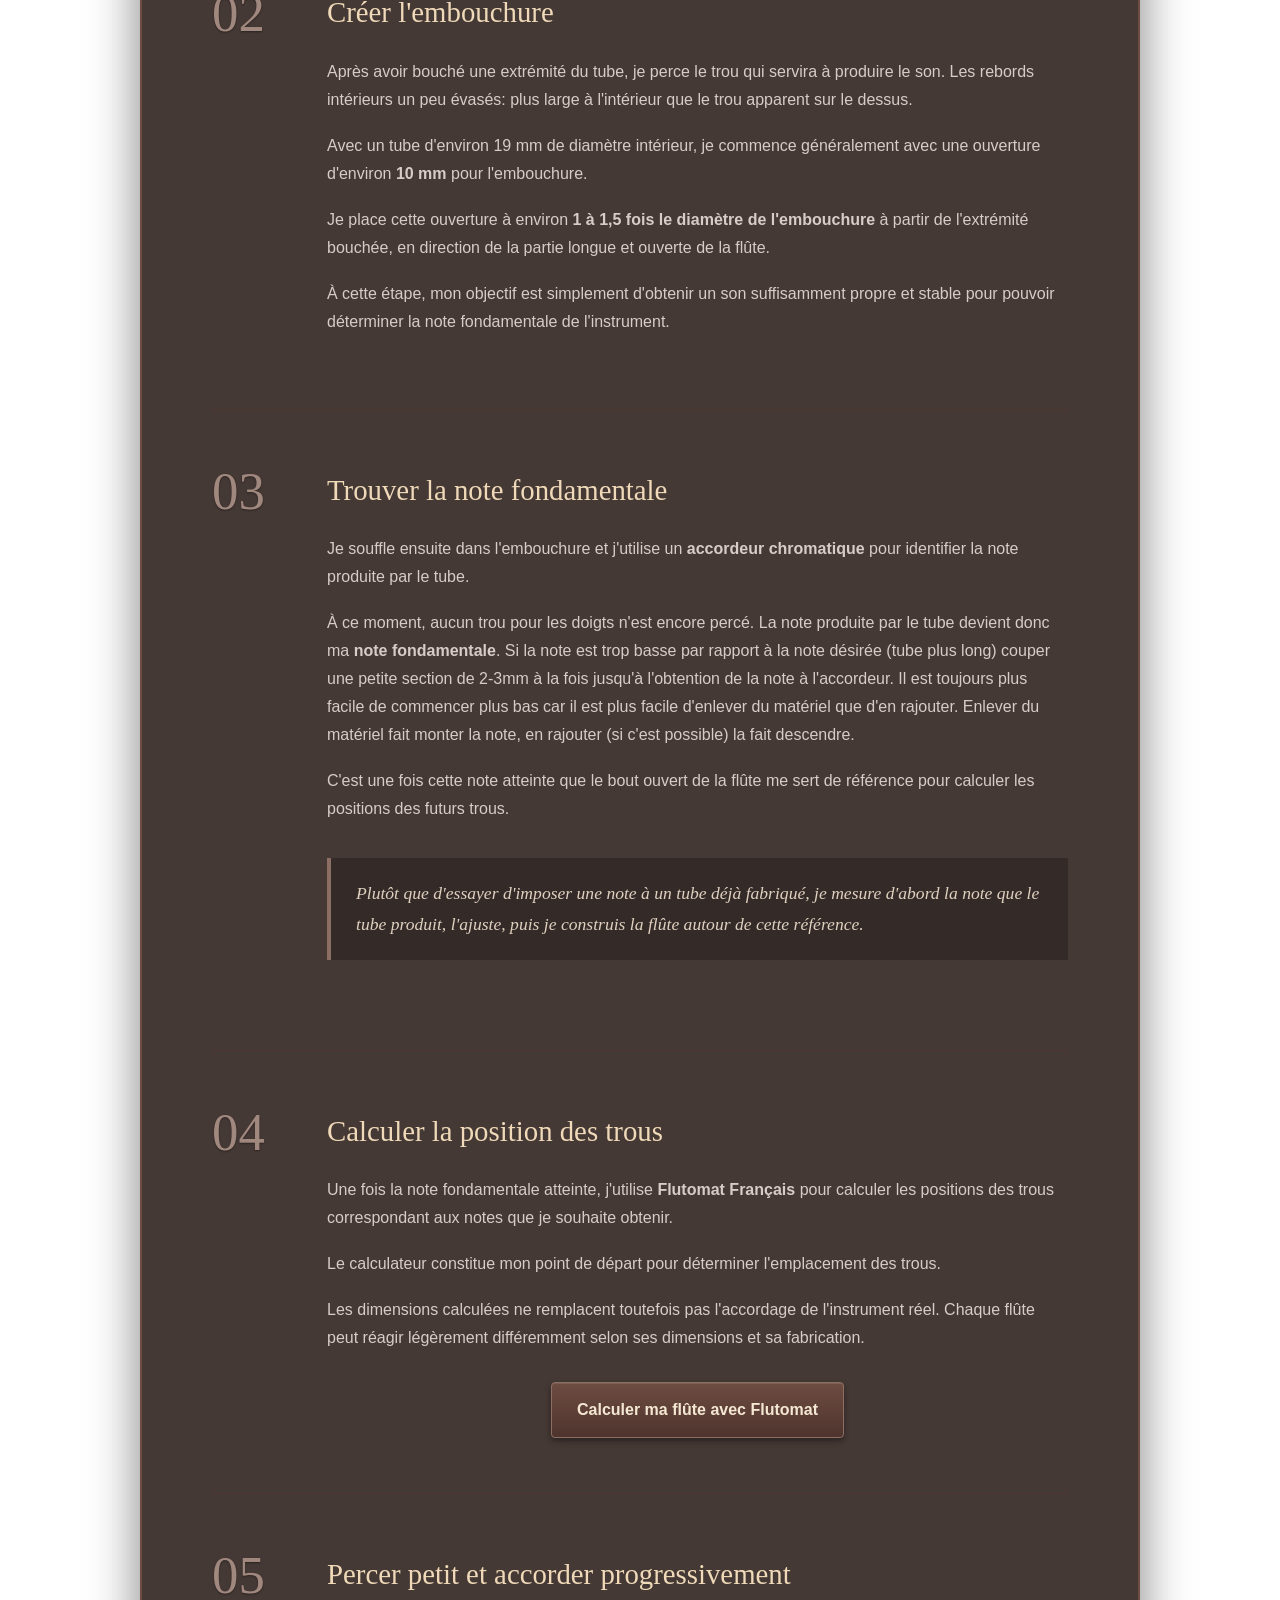
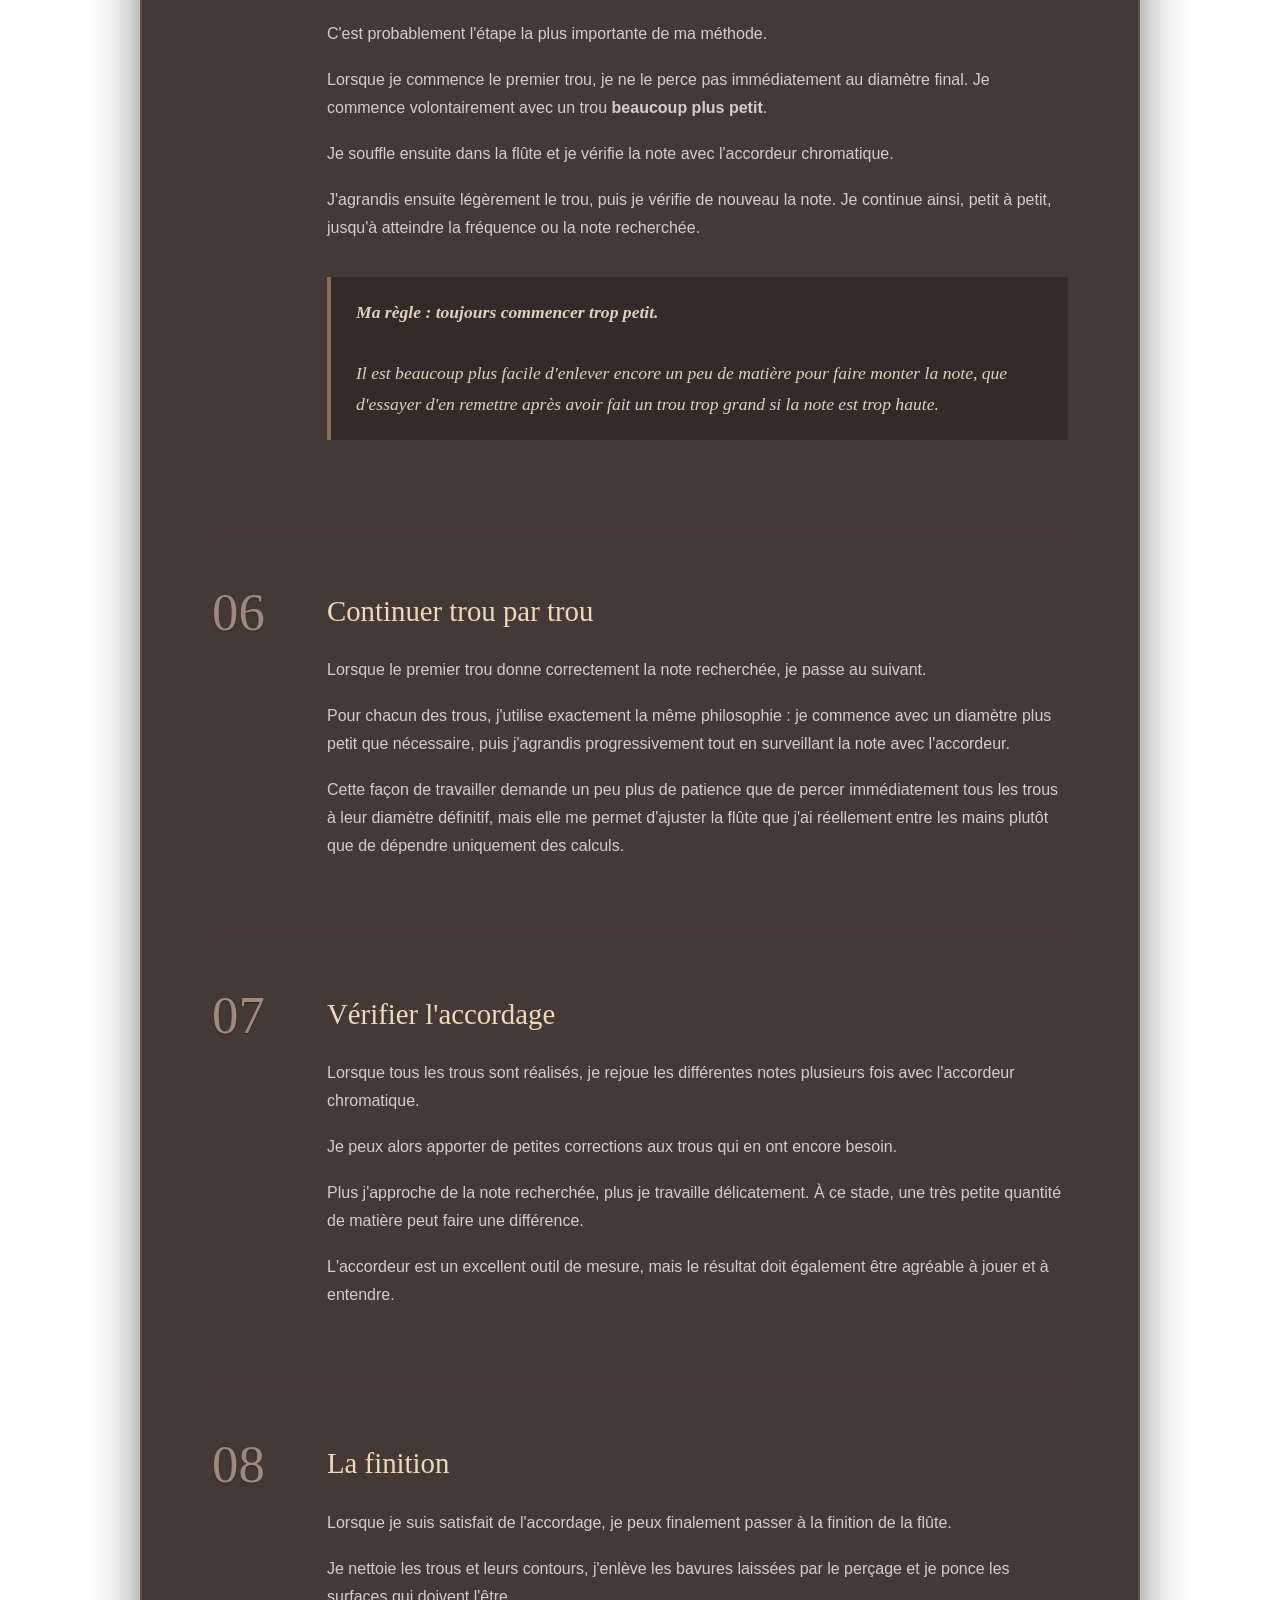
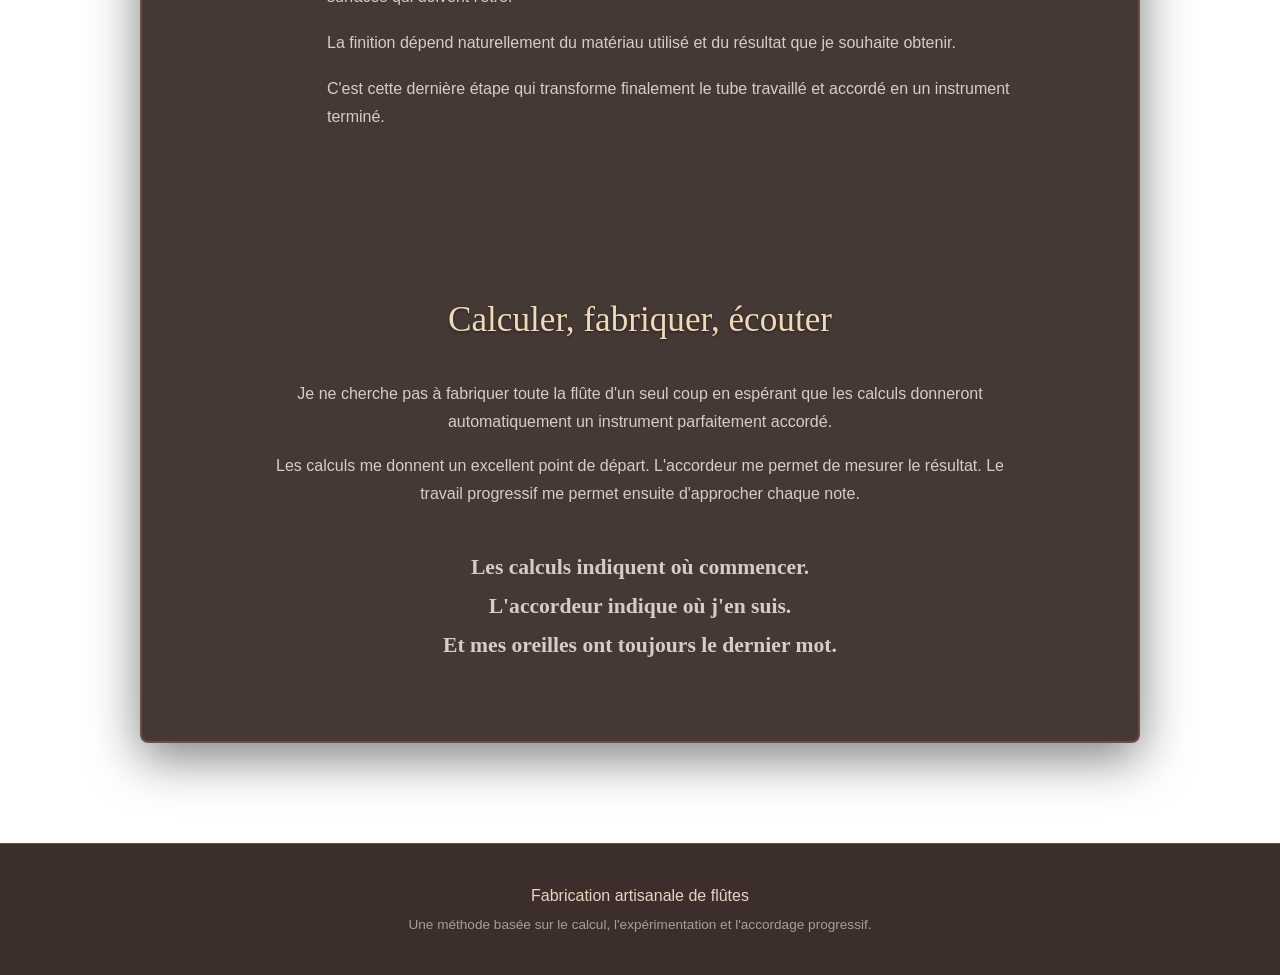
==== commit d80bdee5: "Update index2.html" ====
--- a/index2.html
+++ b/index2.html
@@ -20,18 +20,18 @@
     <div class="hero-content">
         <div class="flute-icon">♫</div>
 
-        <h1>Fabriquer une flûte</h1>
+        <h1>Fabriquer une flûte traversière</h1>
 
         <p class="subtitle">
             Ma méthode artisanale, du simple tube jusqu'à l'instrument accordé.
         </p>
 
-        <a class="button"
+        <!--<a class="button"
            href="https://mrfriendlyben.github.io/Flutomat-Francais/"
            target="_blank"
            rel="noopener noreferrer">
             Ouvrir Flutomat Français
-        </a>
+        </a>-->
     </div>
 </header>
 
@@ -80,7 +80,8 @@
             <p>
                 Le matériau peut varier selon le projet et le son recherché.
                 Il peut s'agir de bois, de bambou ou d'un autre matériau qui
-                convient à la fabrication de l'instrument.
+                convient à la fabrication de l'instrument. 
+                Un tube de PVC de plomberie est parfait pour se pratiquer sans trop d'efforts.
             </p>
 
             <p>
@@ -96,7 +97,6 @@
     <section class="step">
 
         <div class="number">02</div>
-
         <div class="step-content">
 
             <h2>Créer l'embouchure</h2>
@@ -392,4 +392,4 @@
 </footer>
 
 </body>
-</html>+</html>
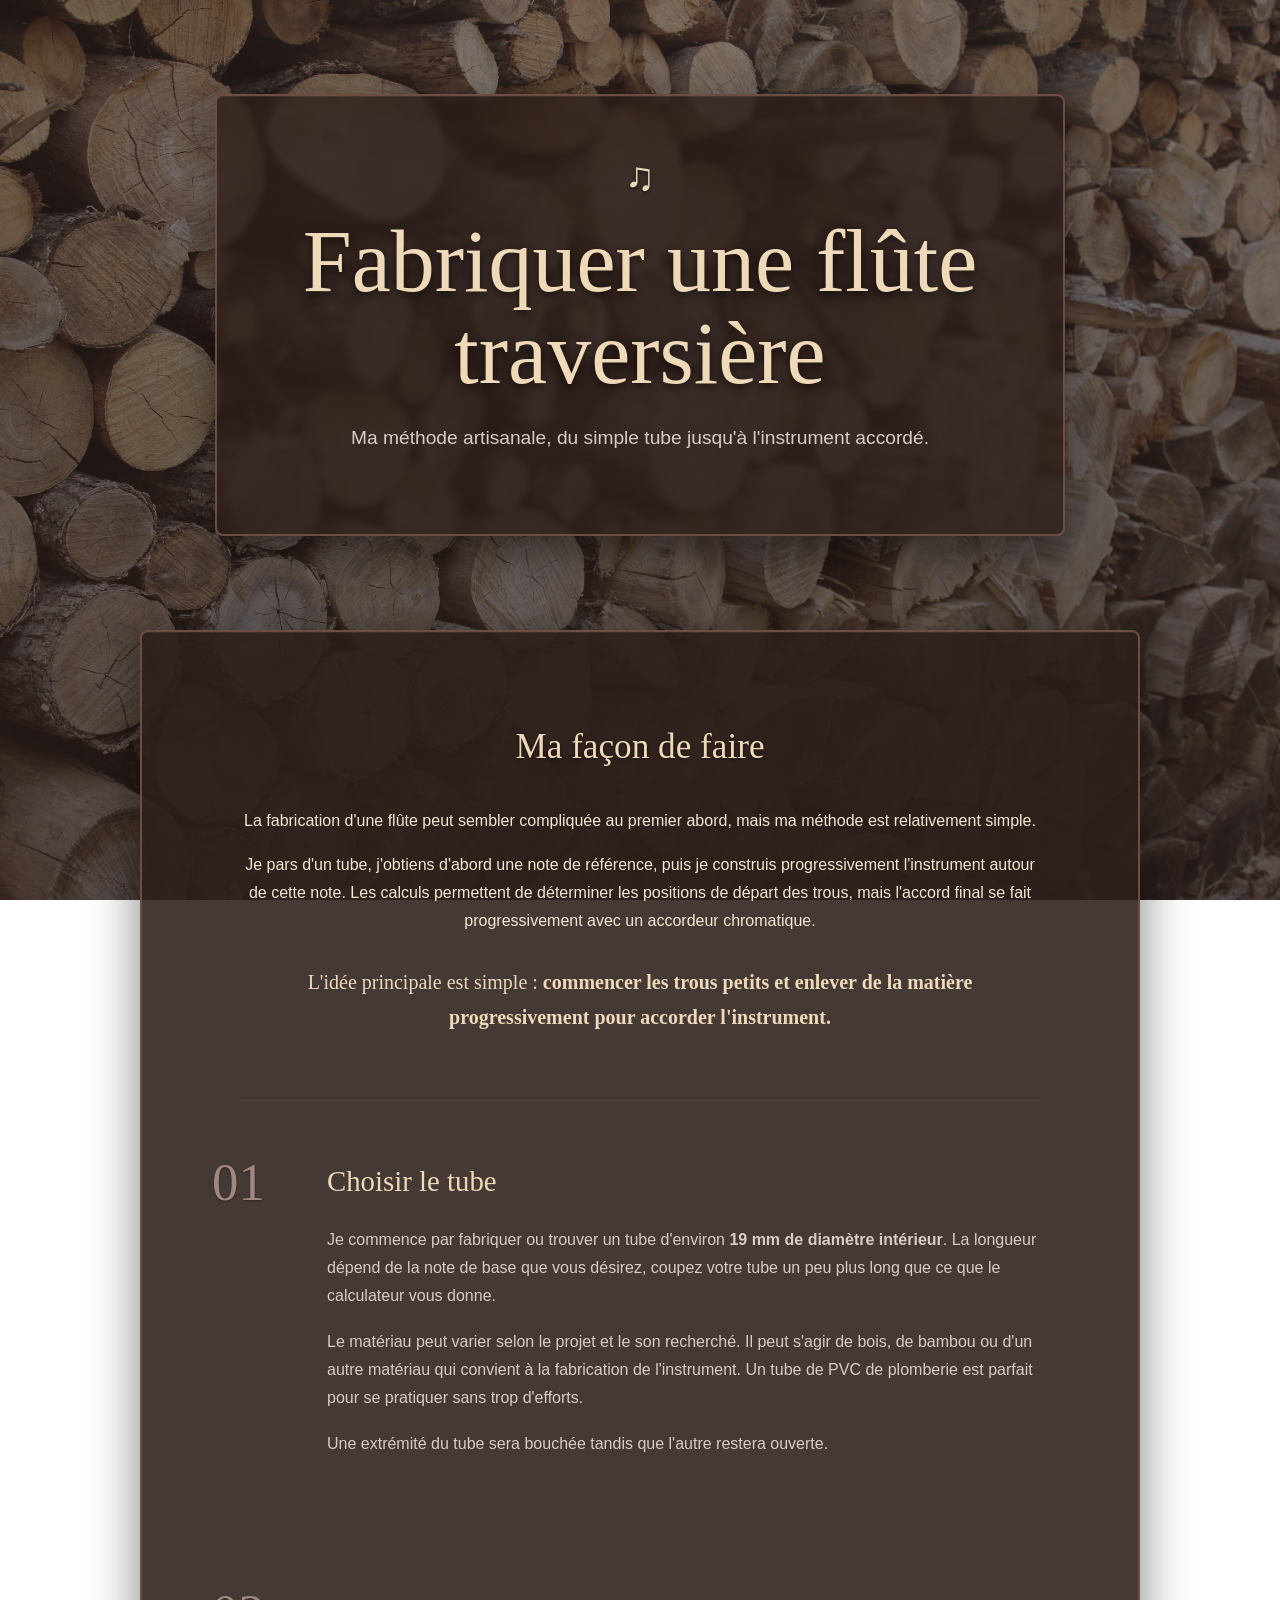
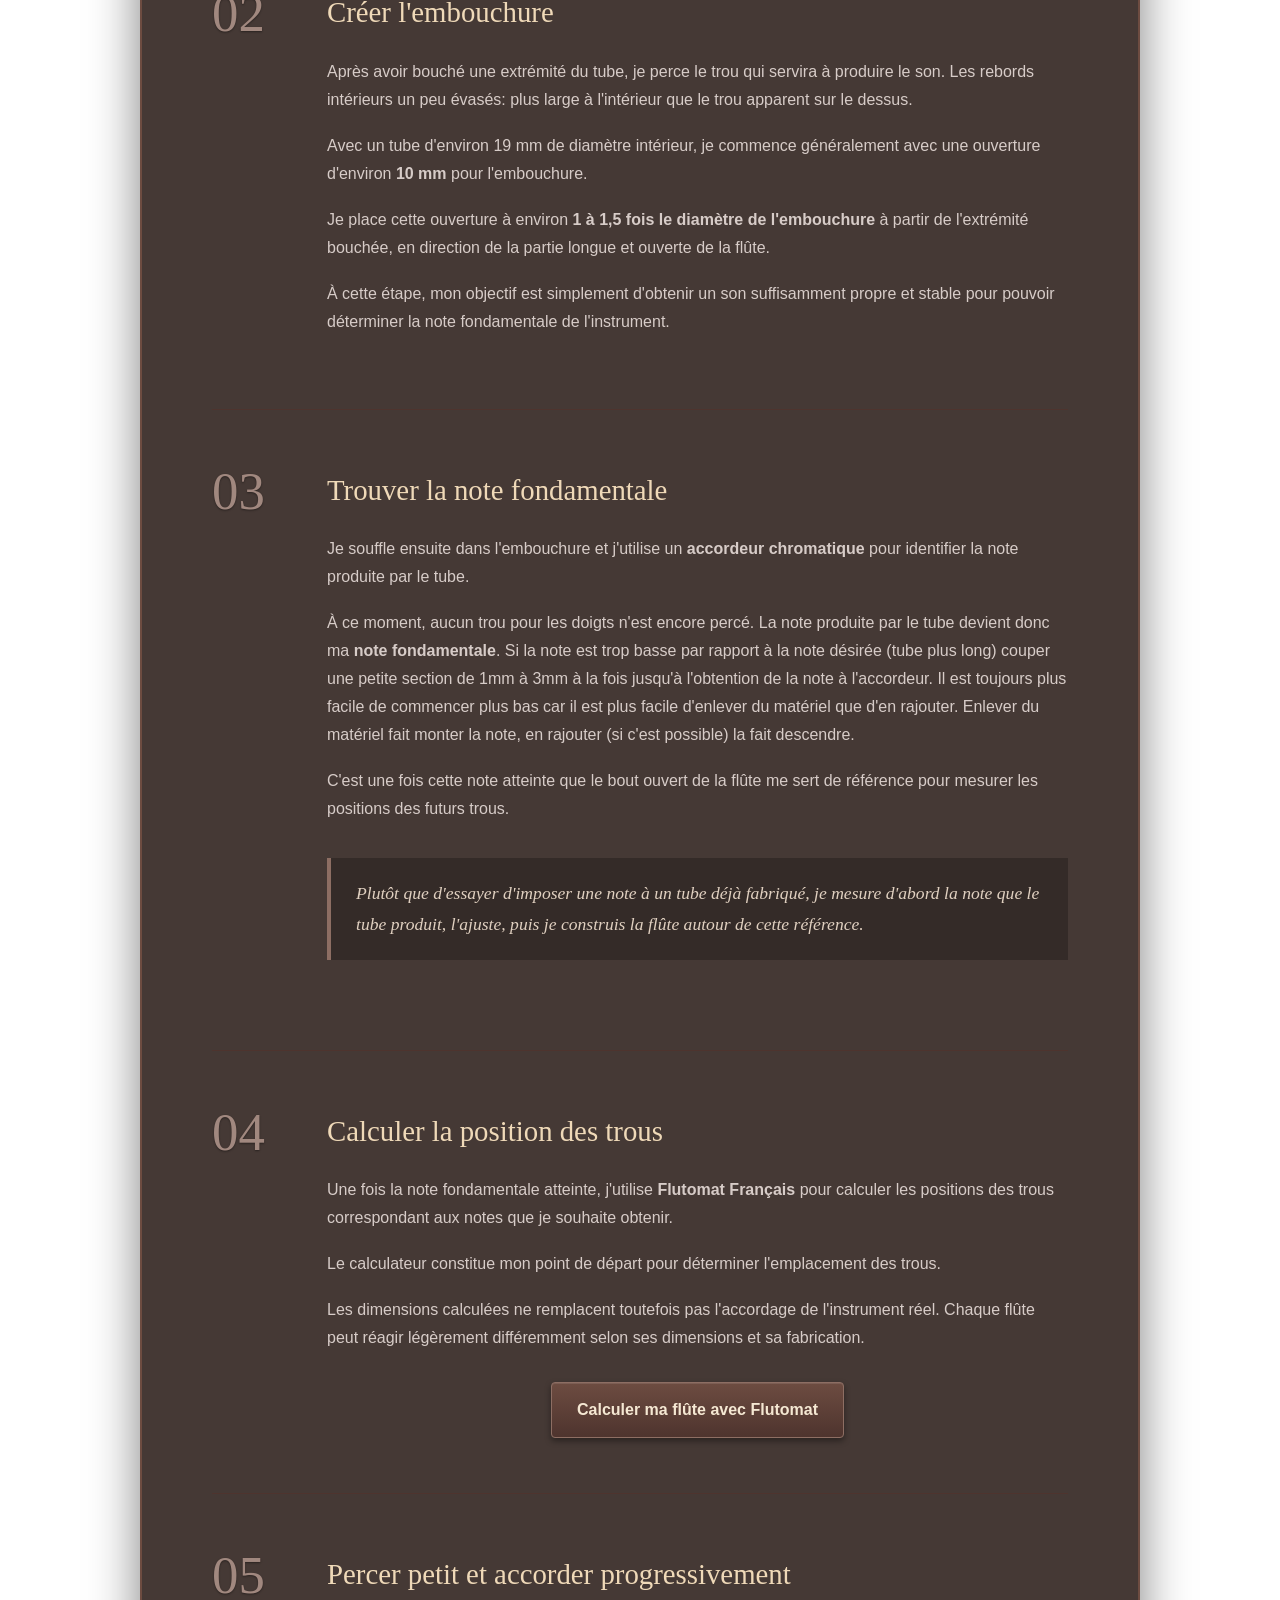
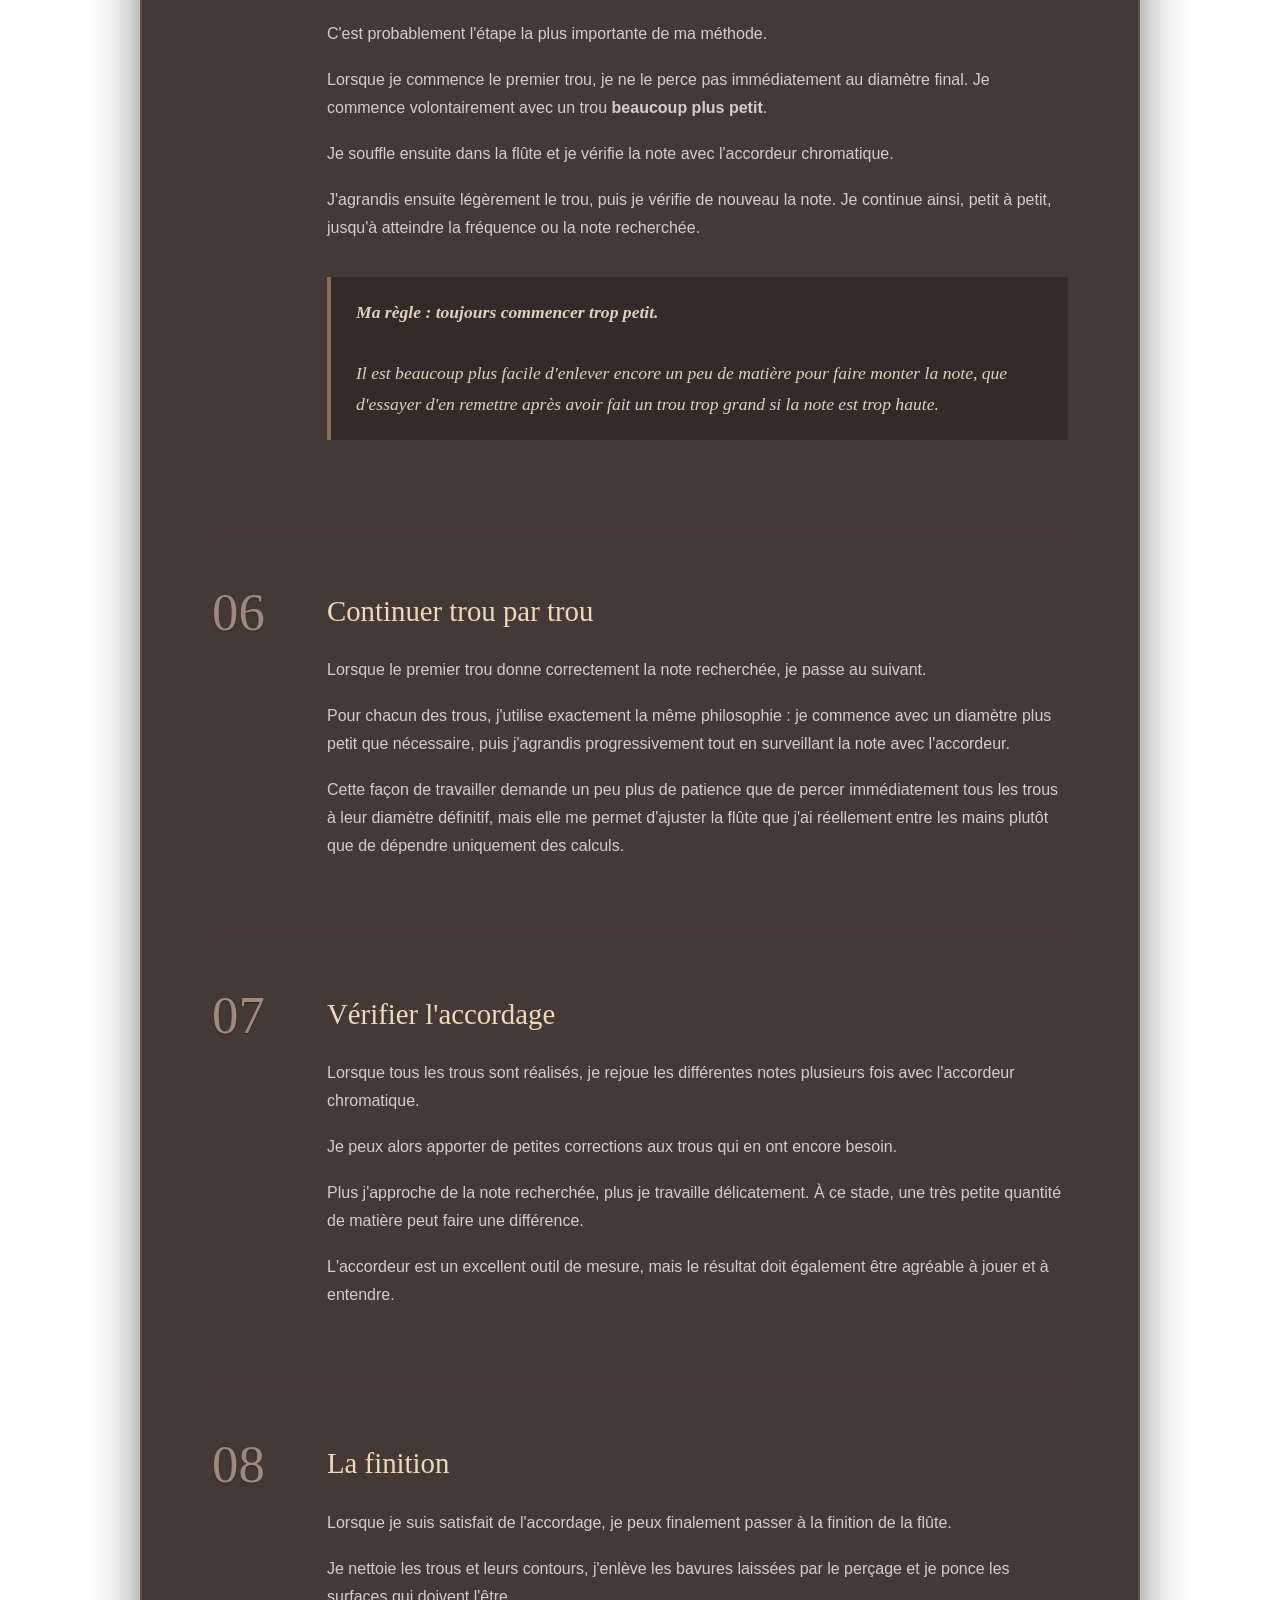
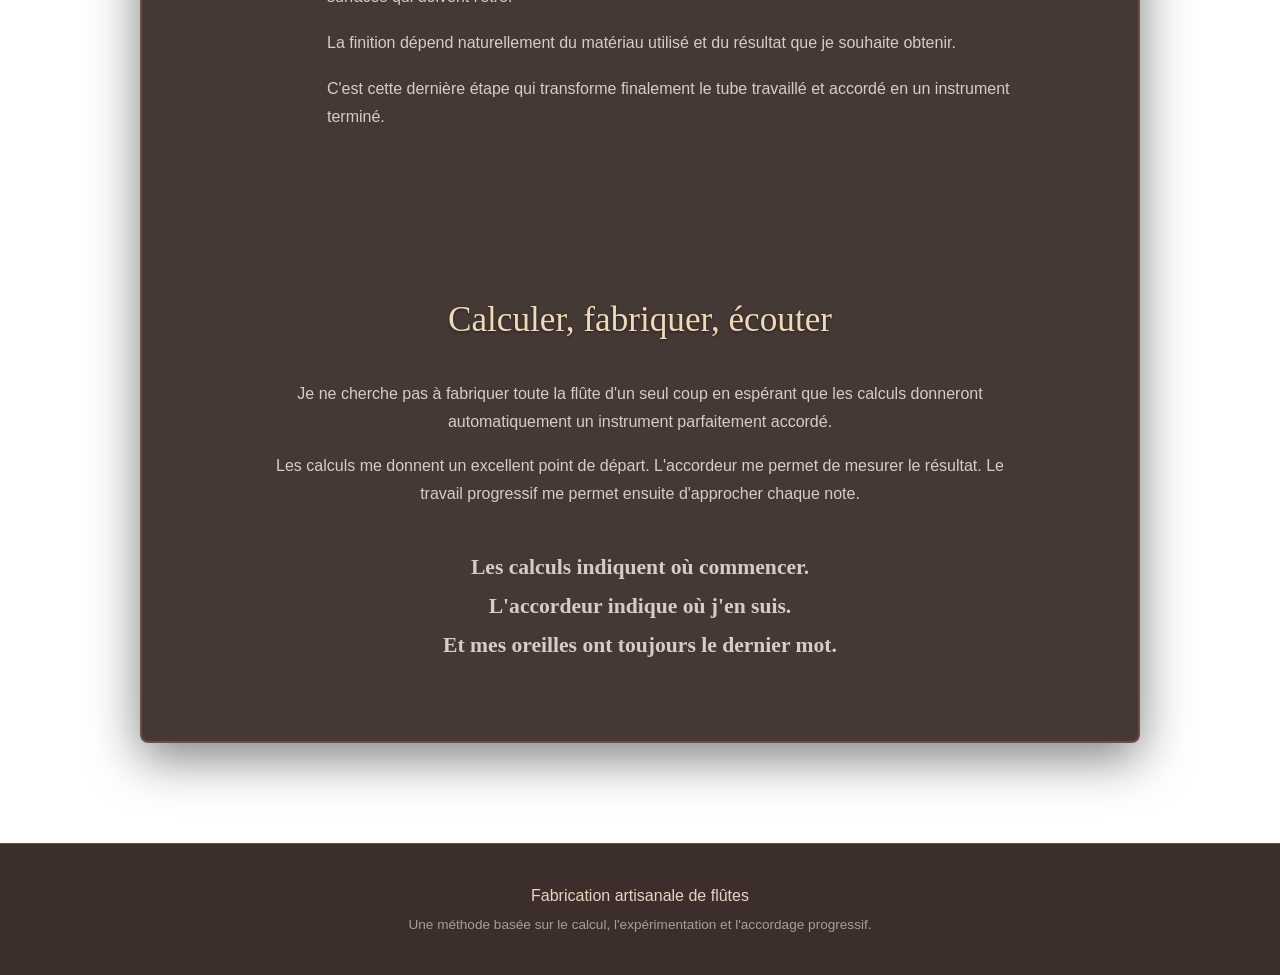
==== commit 6023c7d9: "Update index2.html" ====
--- a/index2.html
+++ b/index2.html
@@ -147,12 +147,12 @@
             <p>
                 À ce moment, aucun trou pour les doigts n'est encore percé.
                 La note produite par le tube devient donc ma
-                <strong>note fondamentale</strong>. Si la note est trop basse par rapport à la note désirée (tube plus long) couper une petite section de 2-3mm à la fois jusqu'à l'obtention de la note à l'accordeur.
+                <strong>note fondamentale</strong>. Si la note est trop basse par rapport à la note désirée (tube plus long) couper une petite section de 1mm à 3mm à la fois jusqu'à l'obtention de la note à l'accordeur.
                 Il est toujours plus facile de commencer plus bas car il est plus facile d'enlever du matériel que d'en rajouter. Enlever du matériel fait monter la note, en rajouter (si c'est possible) la fait descendre.
             </p>
 
             <p>
-                C'est une fois cette note atteinte que le bout ouvert de la flûte me sert de référence pour calculer les
+                C'est une fois cette note atteinte que le bout ouvert de la flûte me sert de référence pour mesurer les
                 positions des futurs trous.
             </p>
 
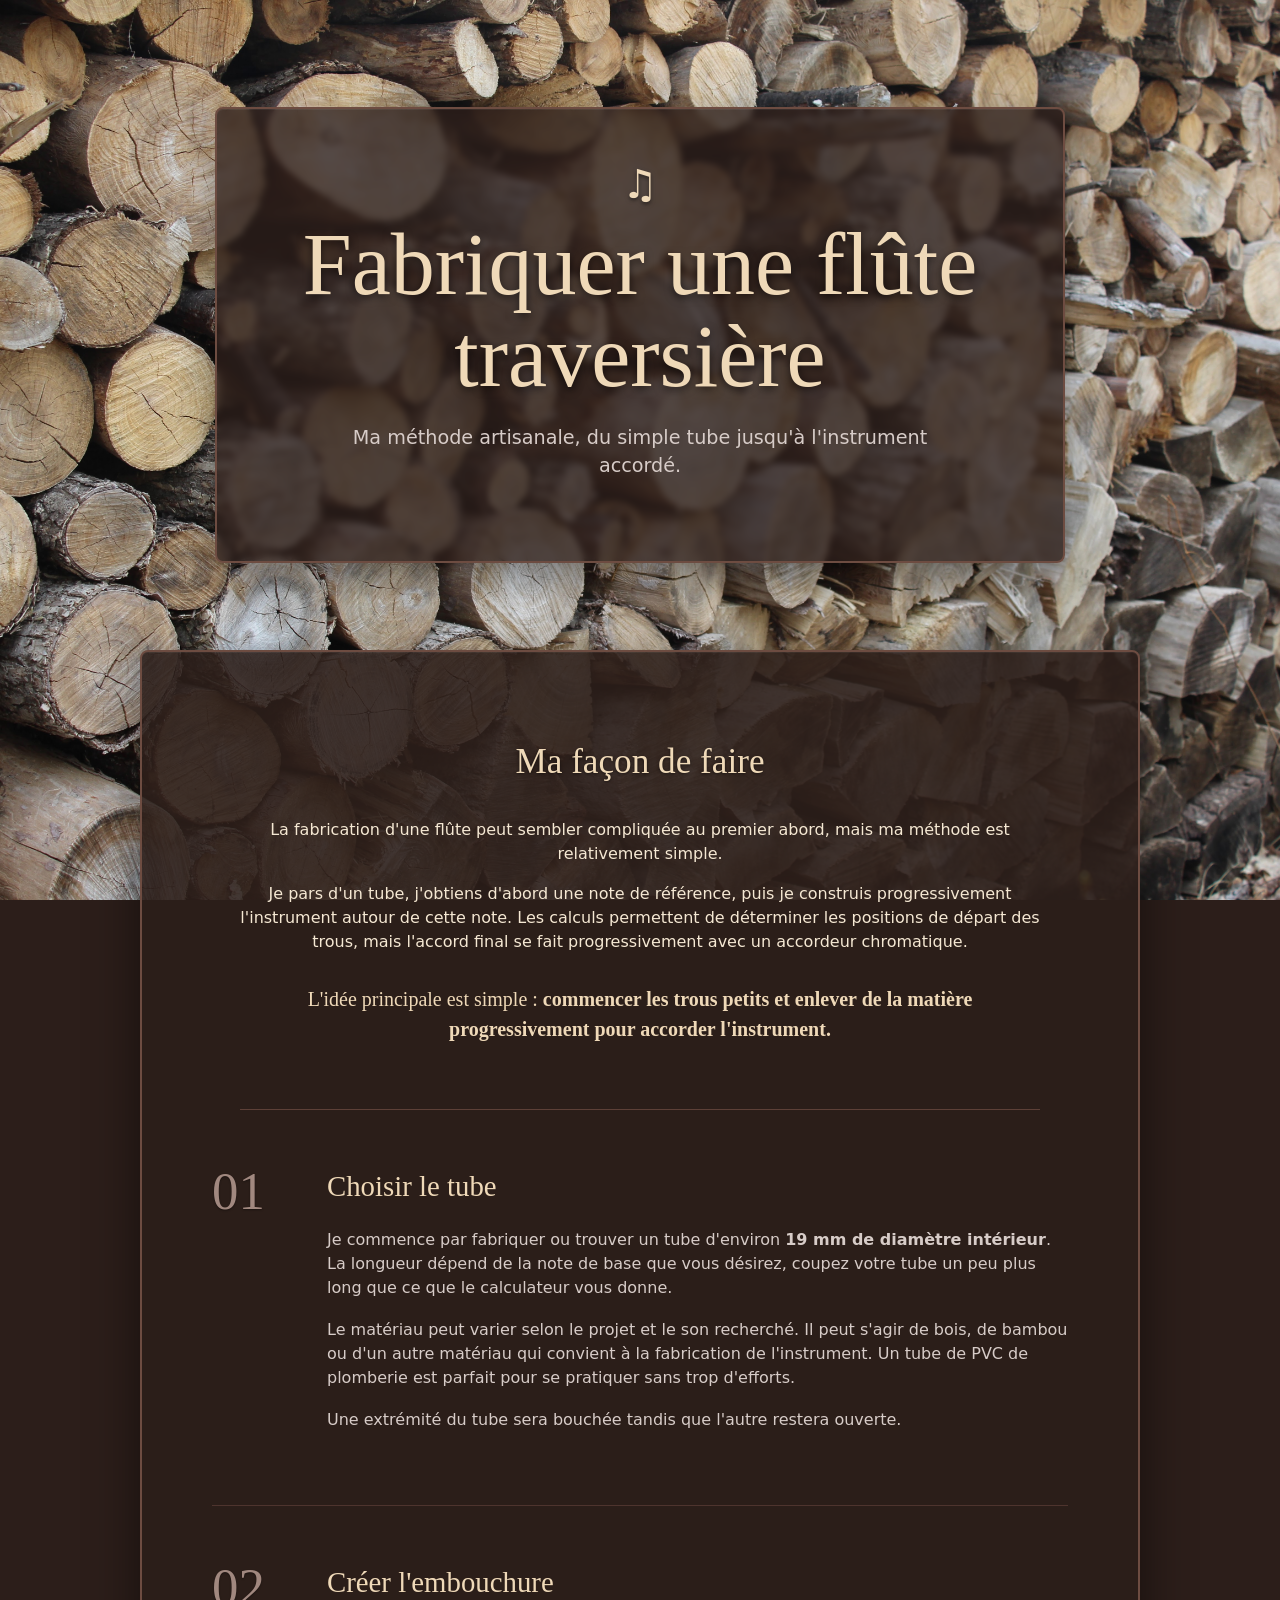
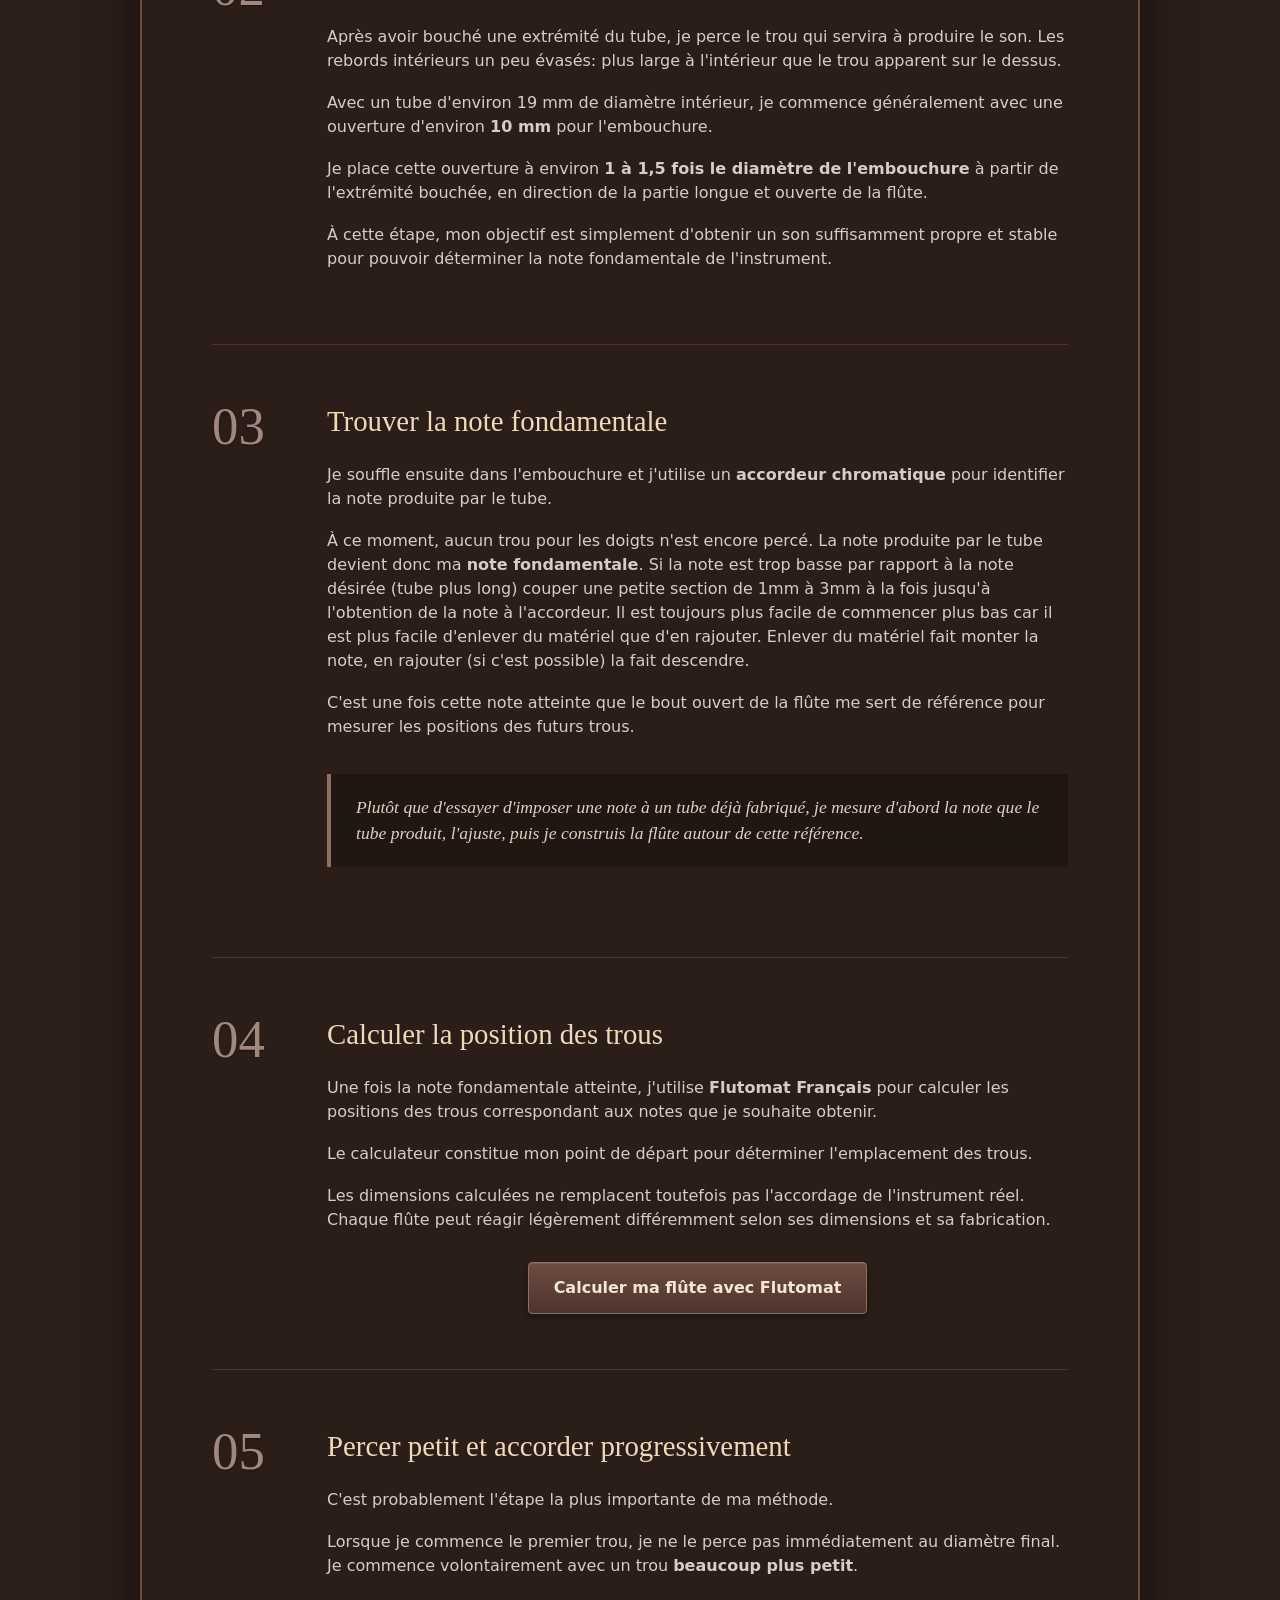
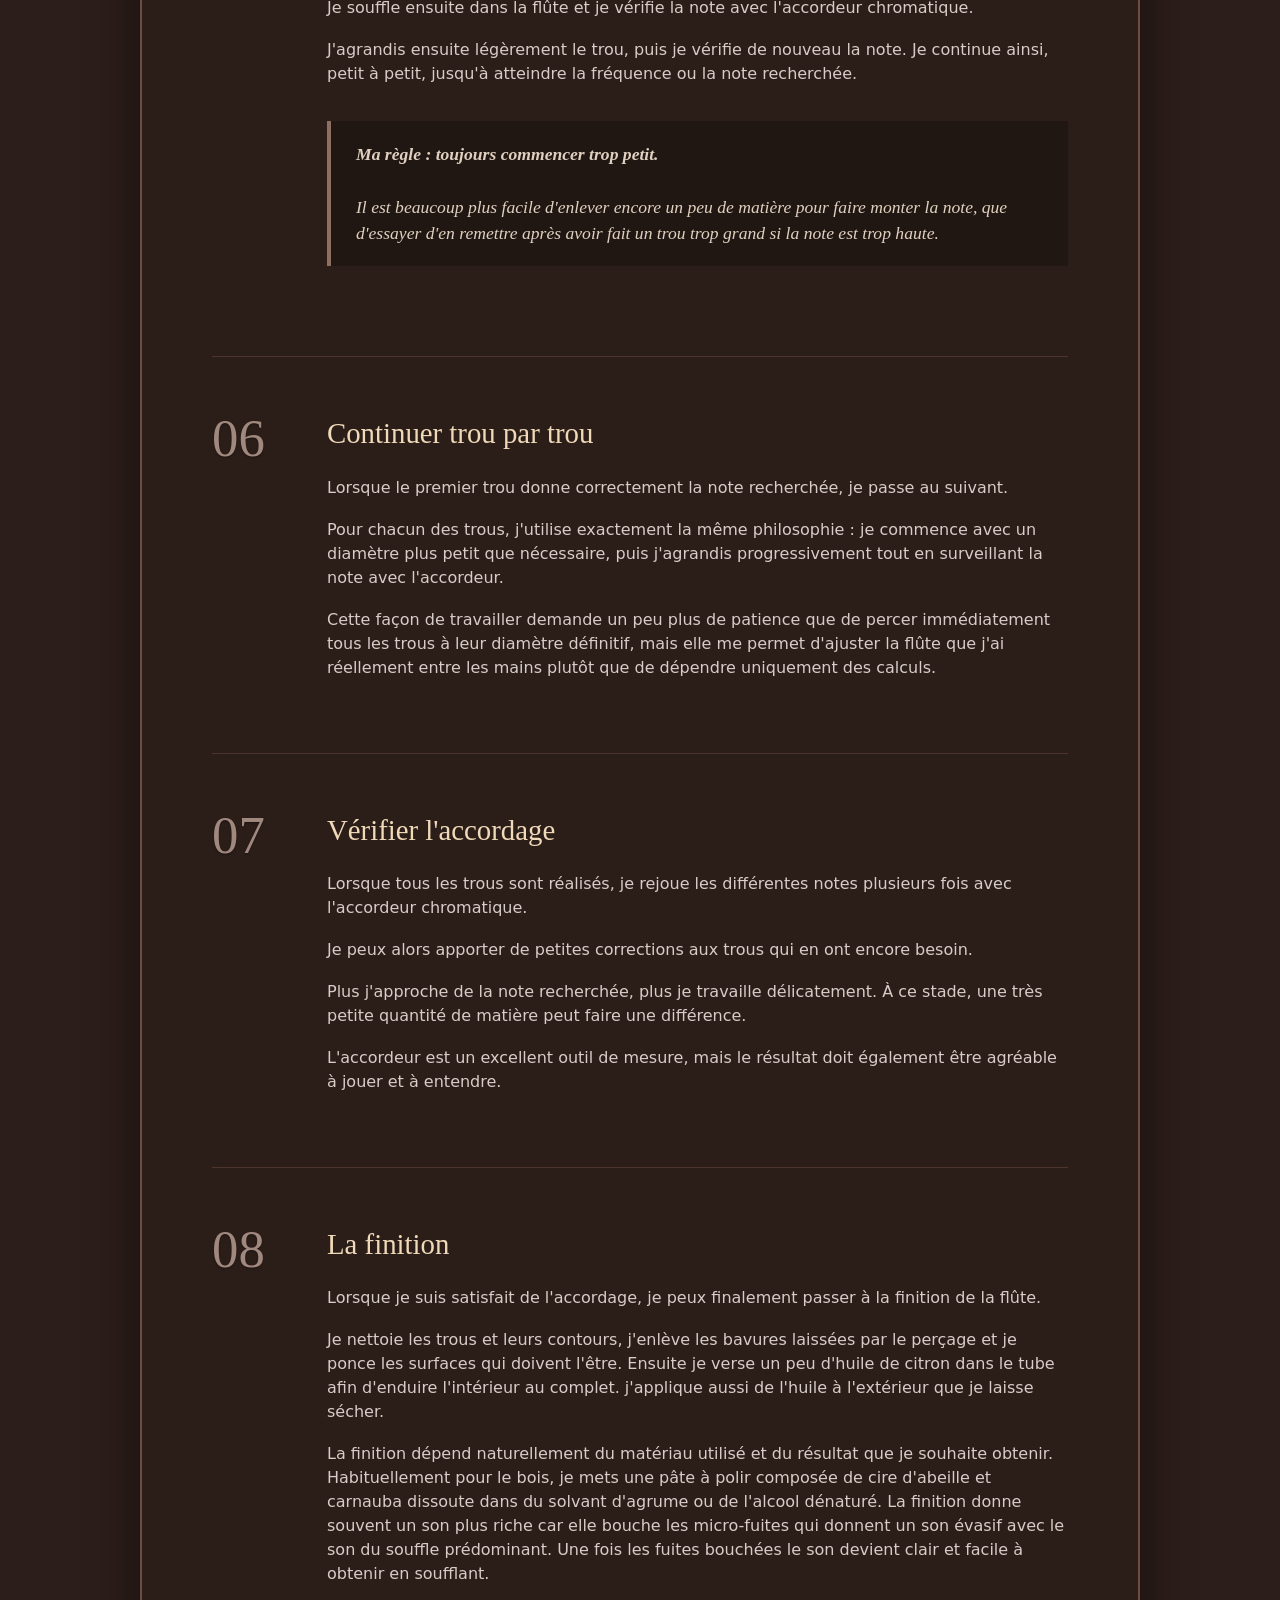
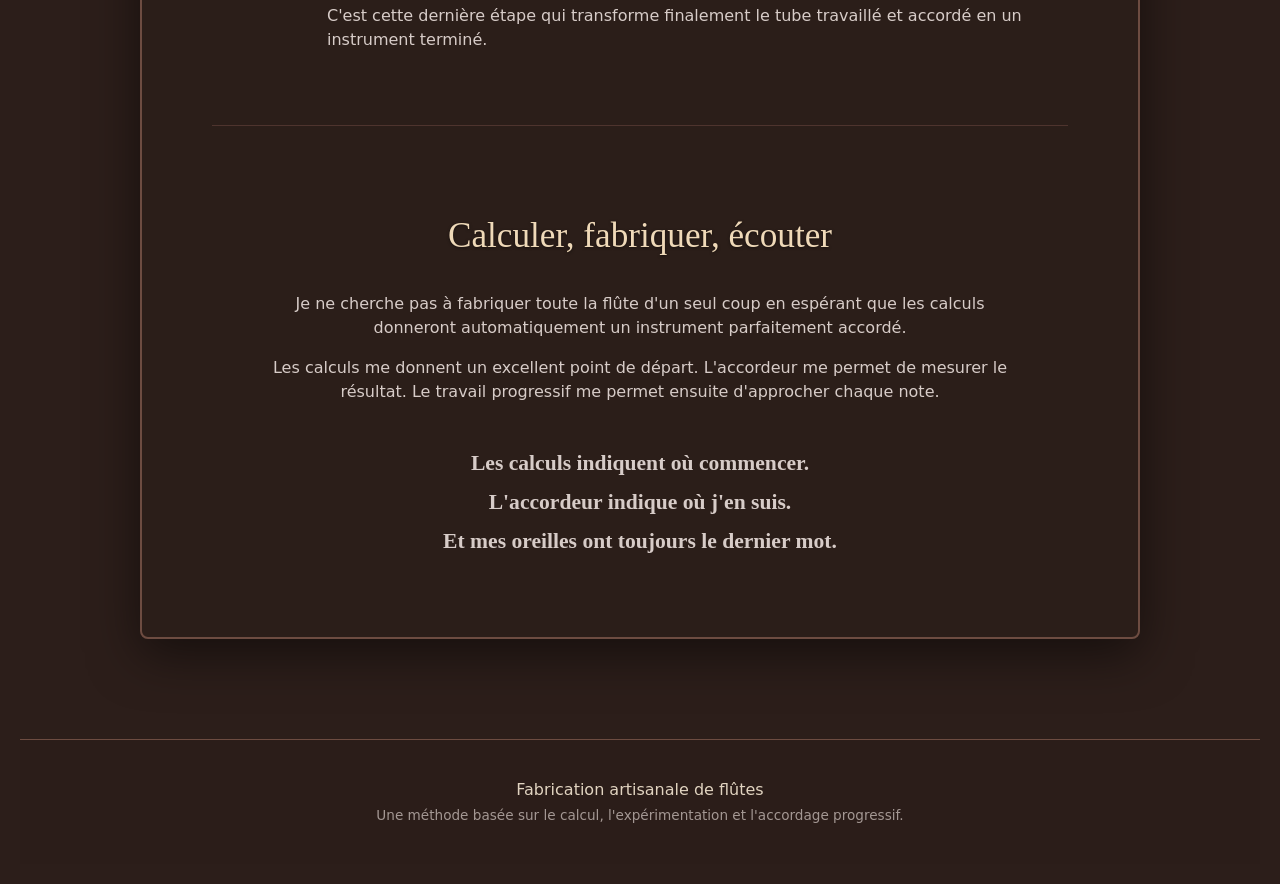
==== commit 35a98ca7: "Update index2.html" ====
--- a/index2.html
+++ b/index2.html
@@ -332,12 +332,19 @@
             <p>
                 Je nettoie les trous et leurs contours, j'enlève les bavures
                 laissées par le perçage et je ponce les surfaces qui doivent
-                l'être.
+                l'être. Ensuite je verse un peu d'huile de citron dans le tube
+                afin d'enduire l'intérieur au complet. 
+                j'applique aussi de l'huile à l'extérieur que je laisse sécher.
             </p>
 
             <p>
                 La finition dépend naturellement du matériau utilisé et du
-                résultat que je souhaite obtenir.
+                résultat que je souhaite obtenir. Habituellement pour le bois,
+                je mets une pâte à polir composée de cire d'abeille et carnauba
+                dissoute dans du solvant d'agrume ou de l'alcool dénaturé.
+                La finition donne souvent un son plus riche car elle bouche 
+                les micro-fuites qui donnent un son évasif avec le son du souffle prédominant.
+                Une fois les fuites bouchées le son devient clair et facile à obtenir en soufflant.
             </p>
 
             <p>
--- a/style.css
+++ b/style.css
@@ -29,7 +29,7 @@
     scroll-behavior: smooth;
 }
 
-body {
+/*body {
     margin: 0;
     color: var(--text-light);
 
@@ -52,8 +52,20 @@
     background-size: cover;
     background-position: center;
     background-attachment: fixed;
-}
-
+}*/
+body {
+    font-family: 'Segoe UI', system-ui, sans-serif;
+    background-color: var(--bg-deep); /* couleur de secours si l'image ne charge pas */
+    background-image: url("IMG_3902.jpg");
+    background-size: cover;       /* couvre tout l'écran */
+    background-position: center;
+    background-repeat: no-repeat;
+    background-attachment: fixed; /* optionnel : fond fixe au scroll */
+    color: var(--text-light);
+    margin: 0;
+    padding: 20px;
+    line-height: 1.5;
+}
 
 /* =========================================
    ENTÊTE
@@ -320,4 +332,4 @@
         font-size: 3rem;
     }
 
-   +   
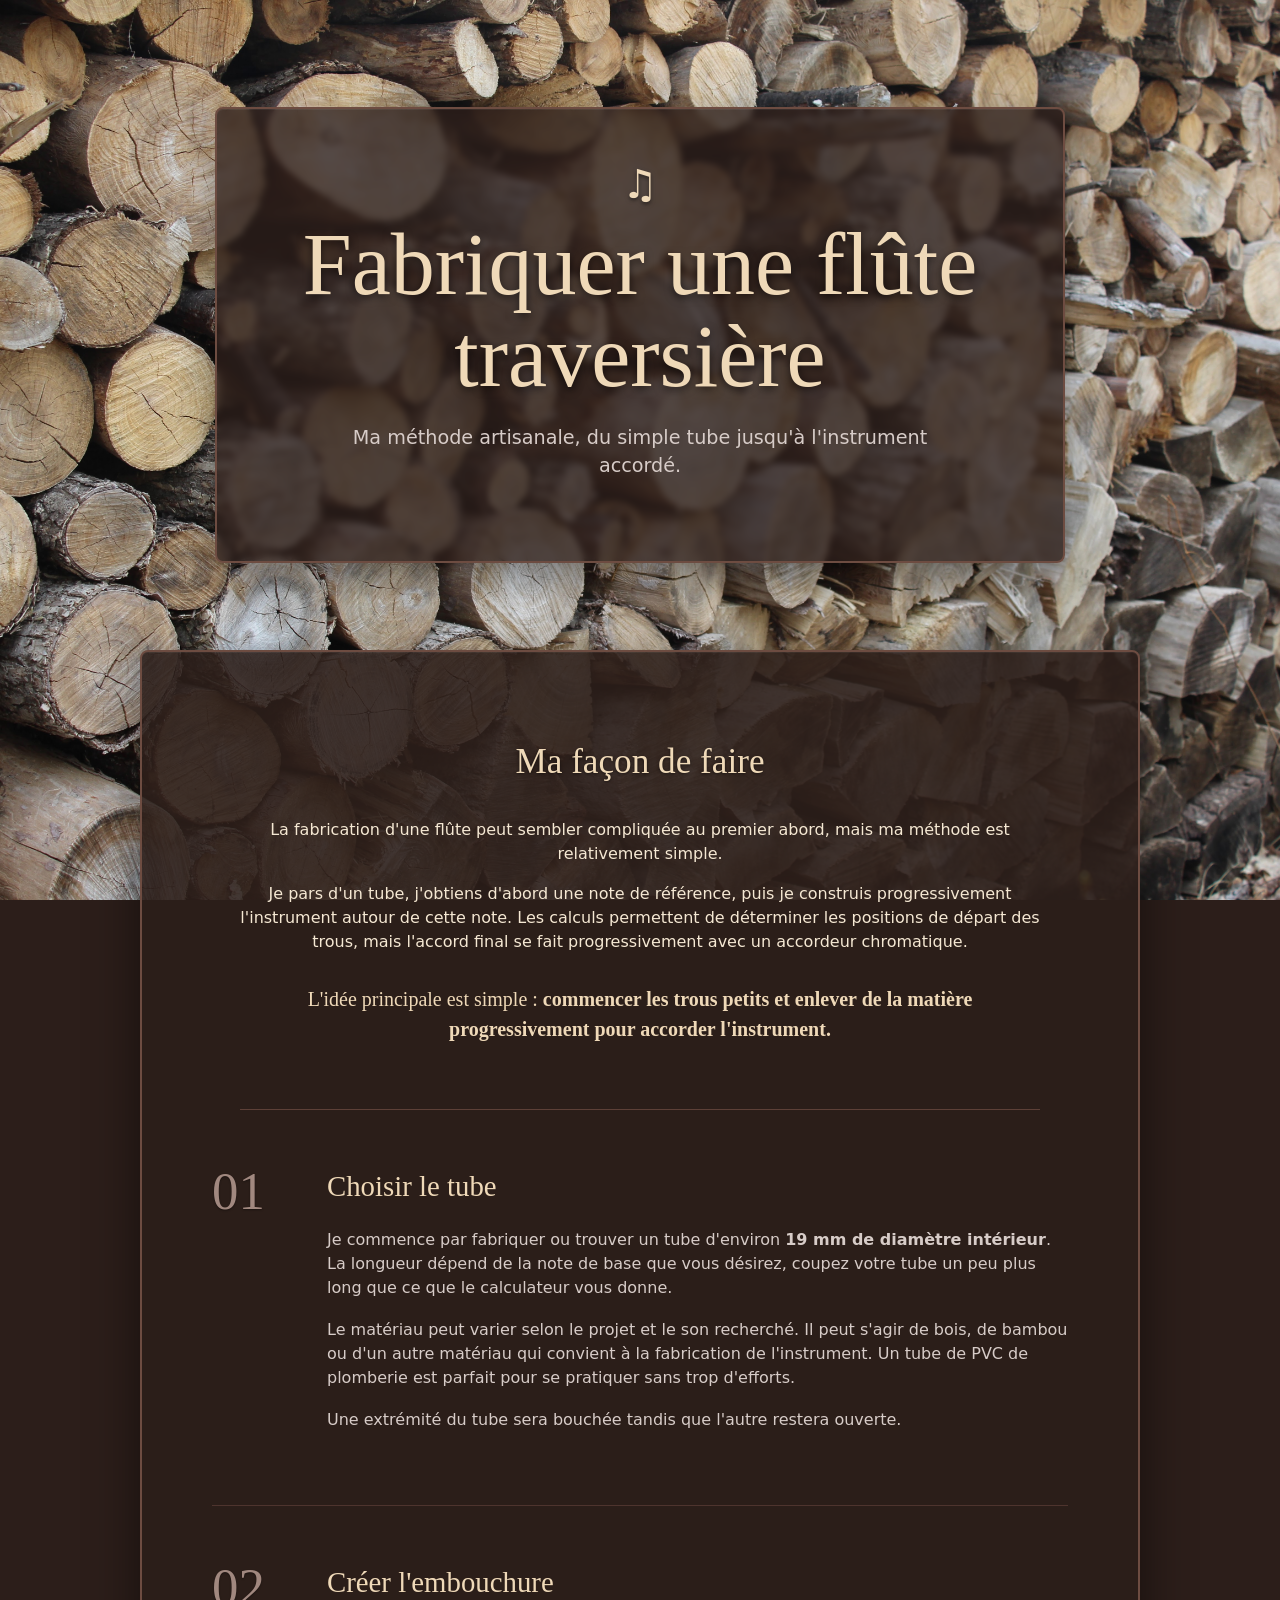
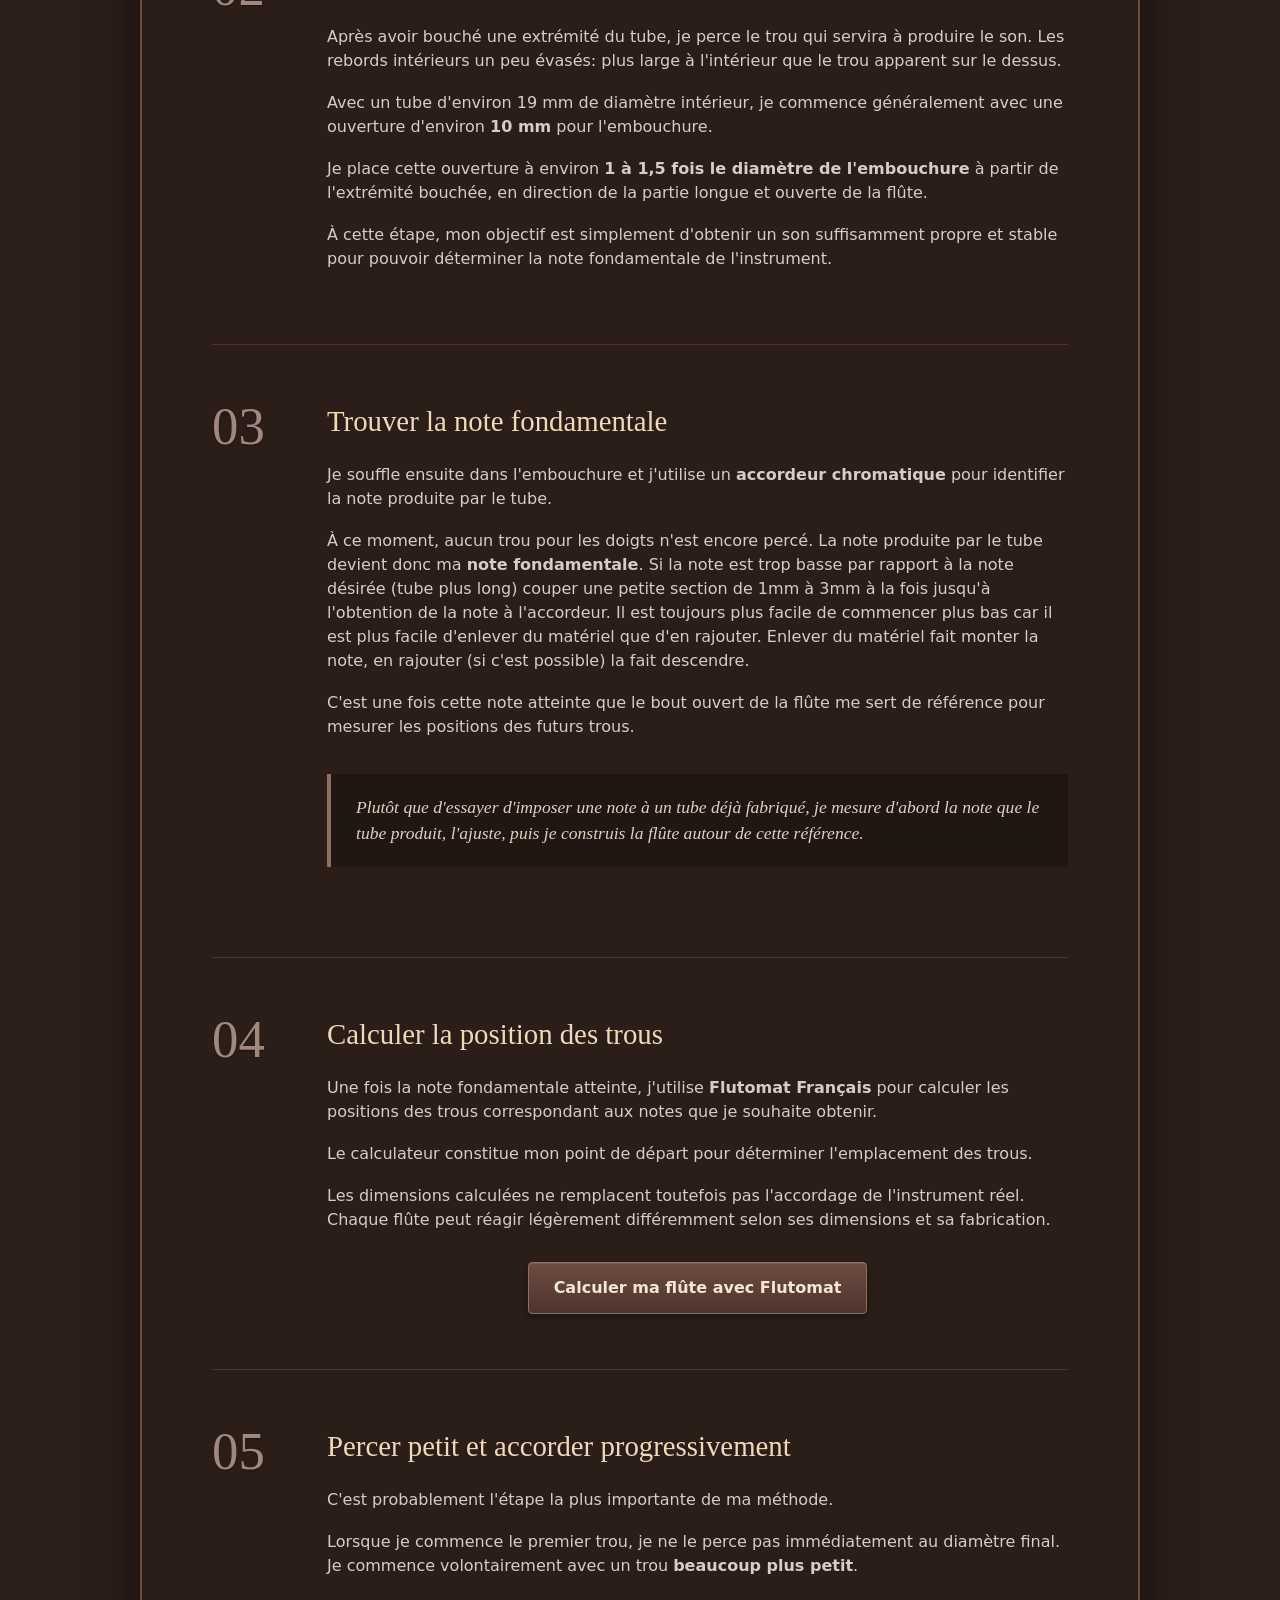
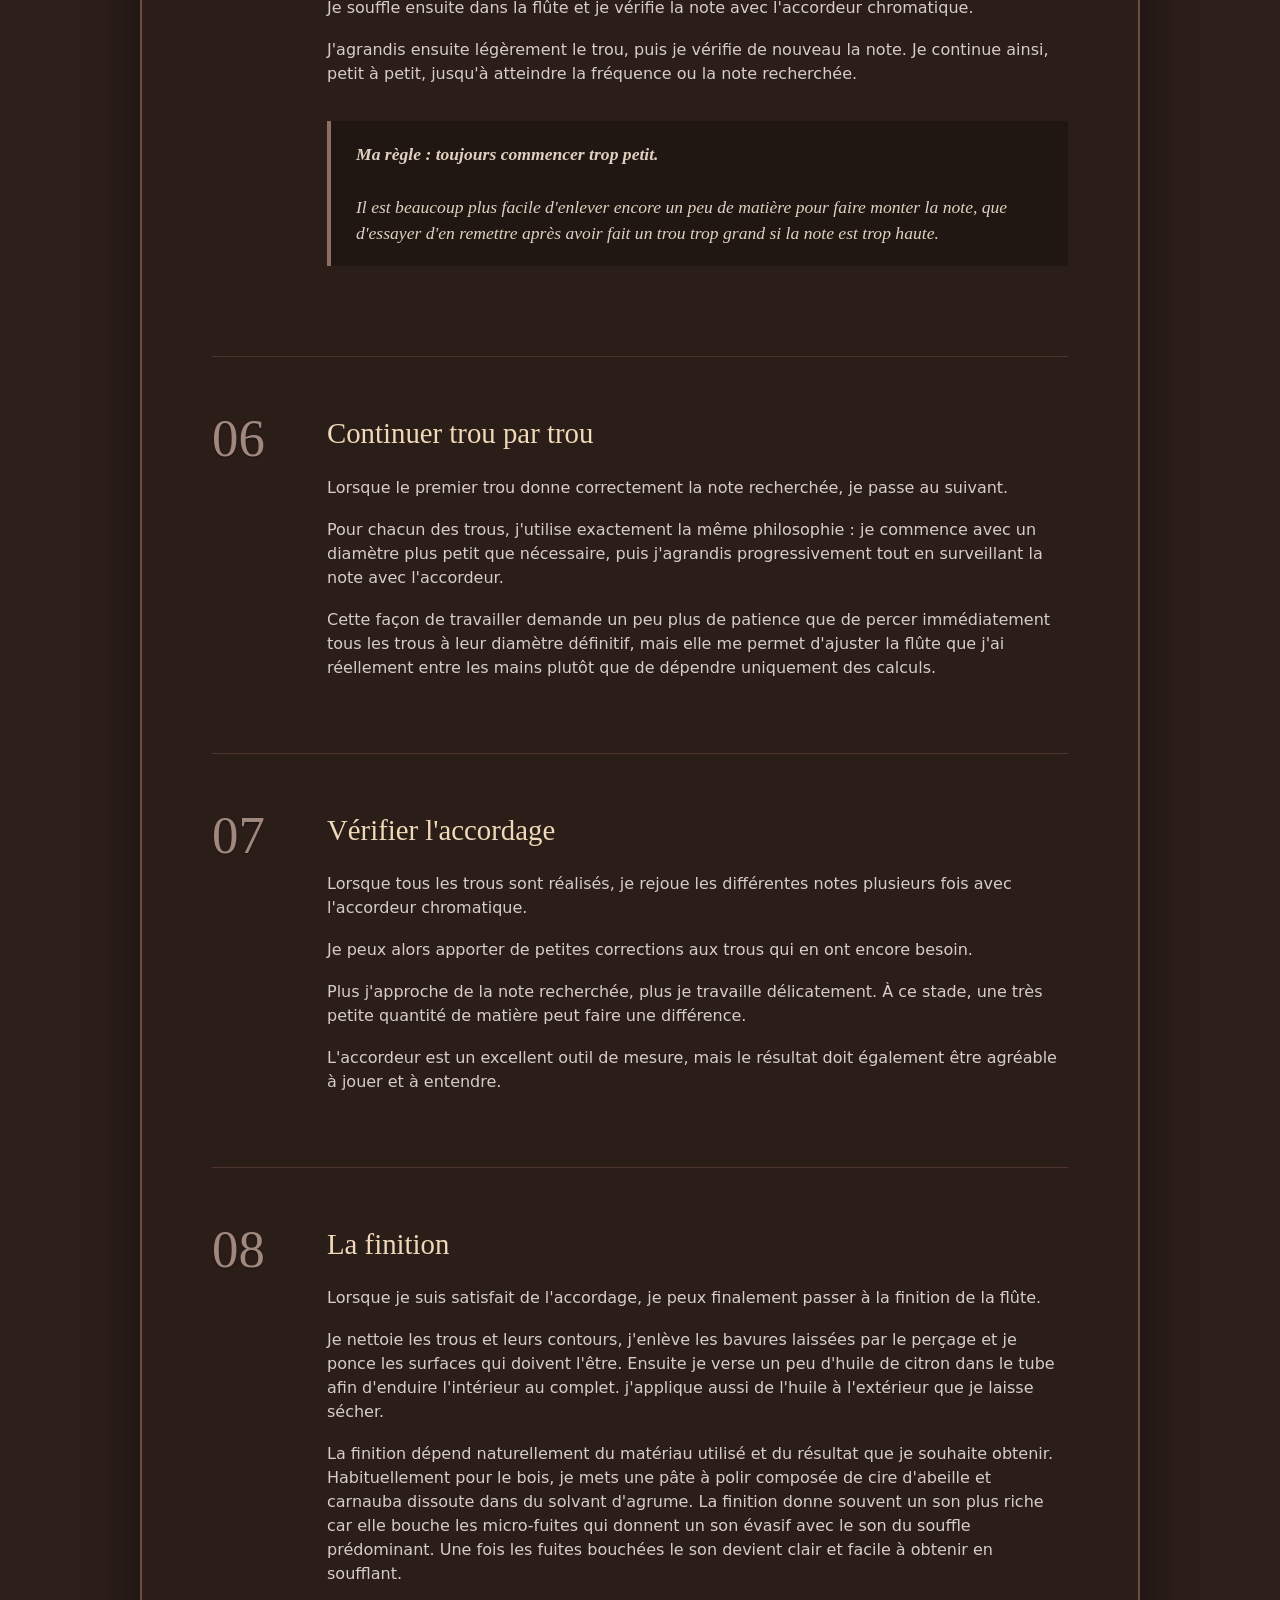
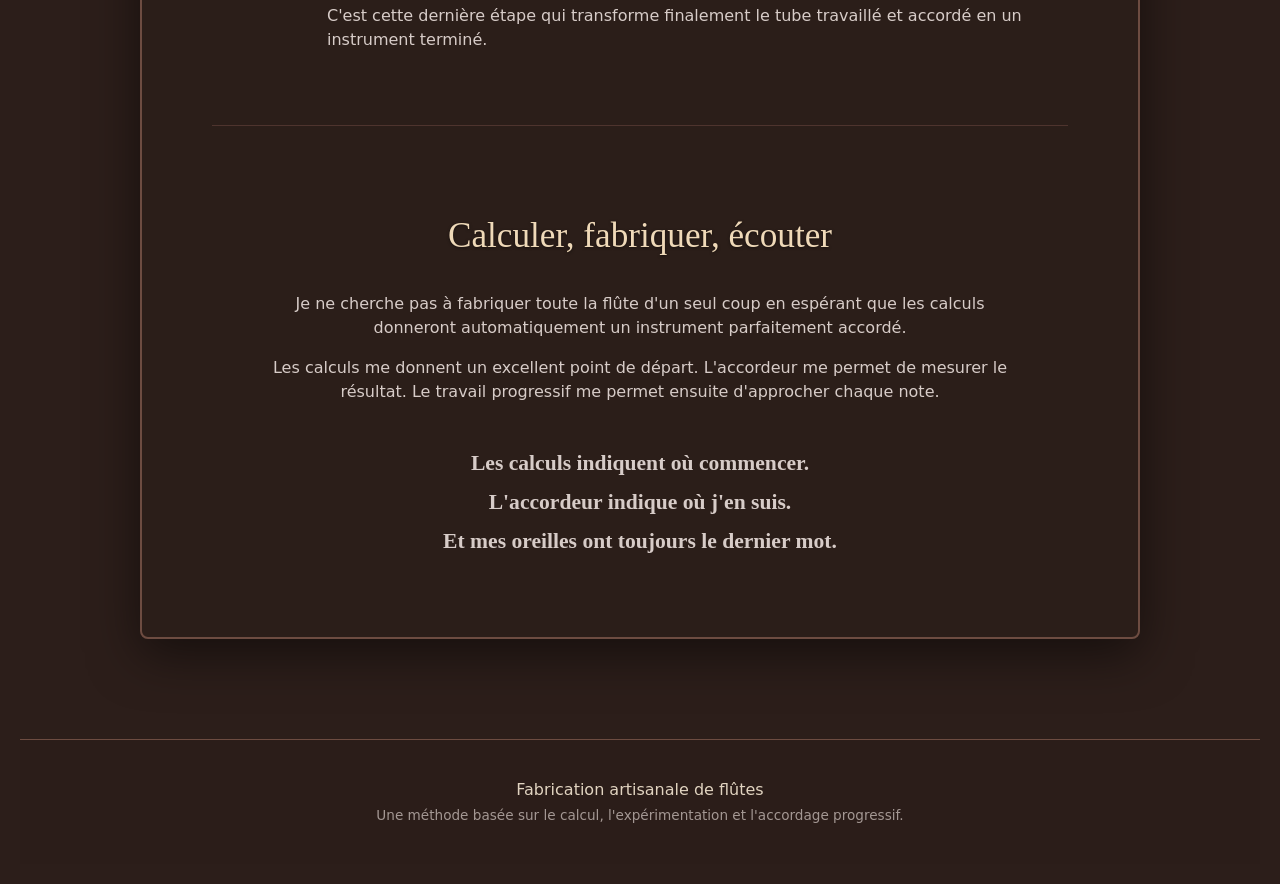
==== commit 63354f22: "Update index2.html" ====
--- a/index2.html
+++ b/index2.html
@@ -341,7 +341,7 @@
                 La finition dépend naturellement du matériau utilisé et du
                 résultat que je souhaite obtenir. Habituellement pour le bois,
                 je mets une pâte à polir composée de cire d'abeille et carnauba
-                dissoute dans du solvant d'agrume ou de l'alcool dénaturé.
+                dissoute dans du solvant d'agrume.
                 La finition donne souvent un son plus riche car elle bouche 
                 les micro-fuites qui donnent un son évasif avec le son du souffle prédominant.
                 Une fois les fuites bouchées le son devient clair et facile à obtenir en soufflant.
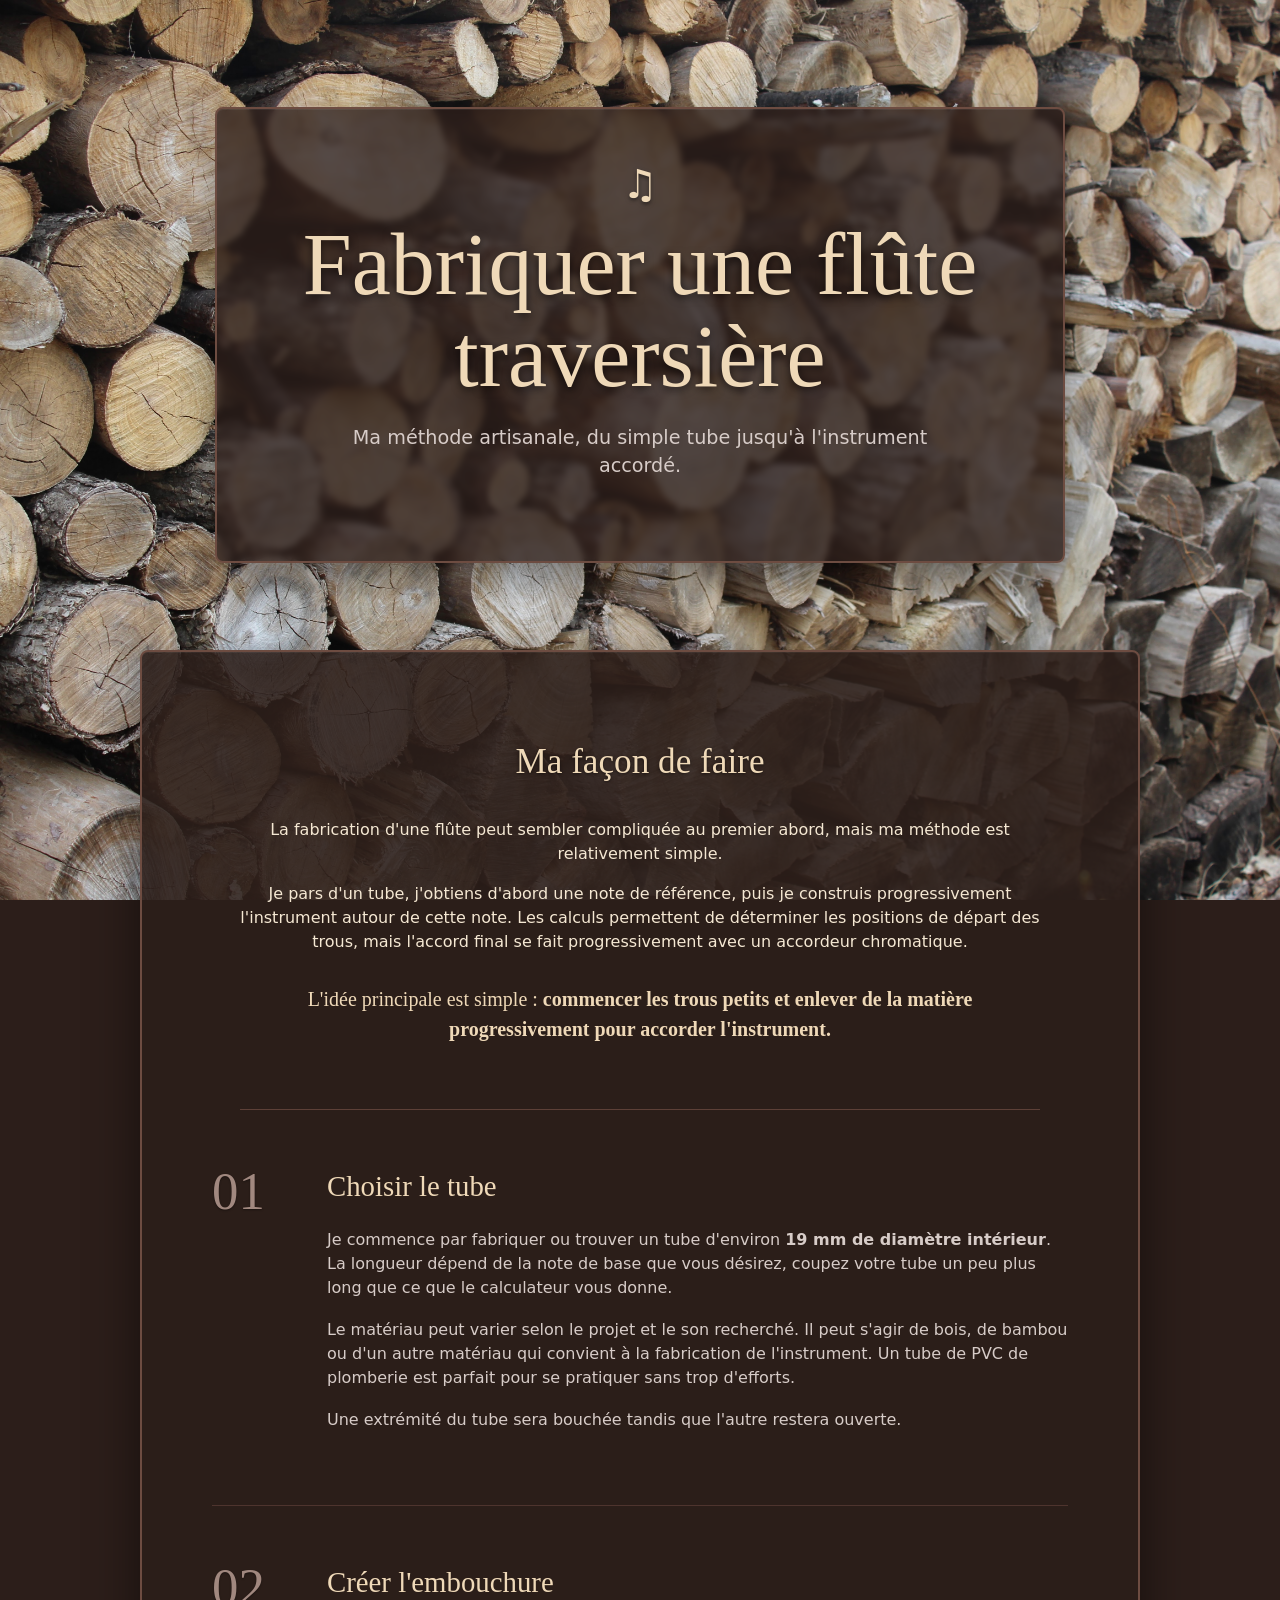
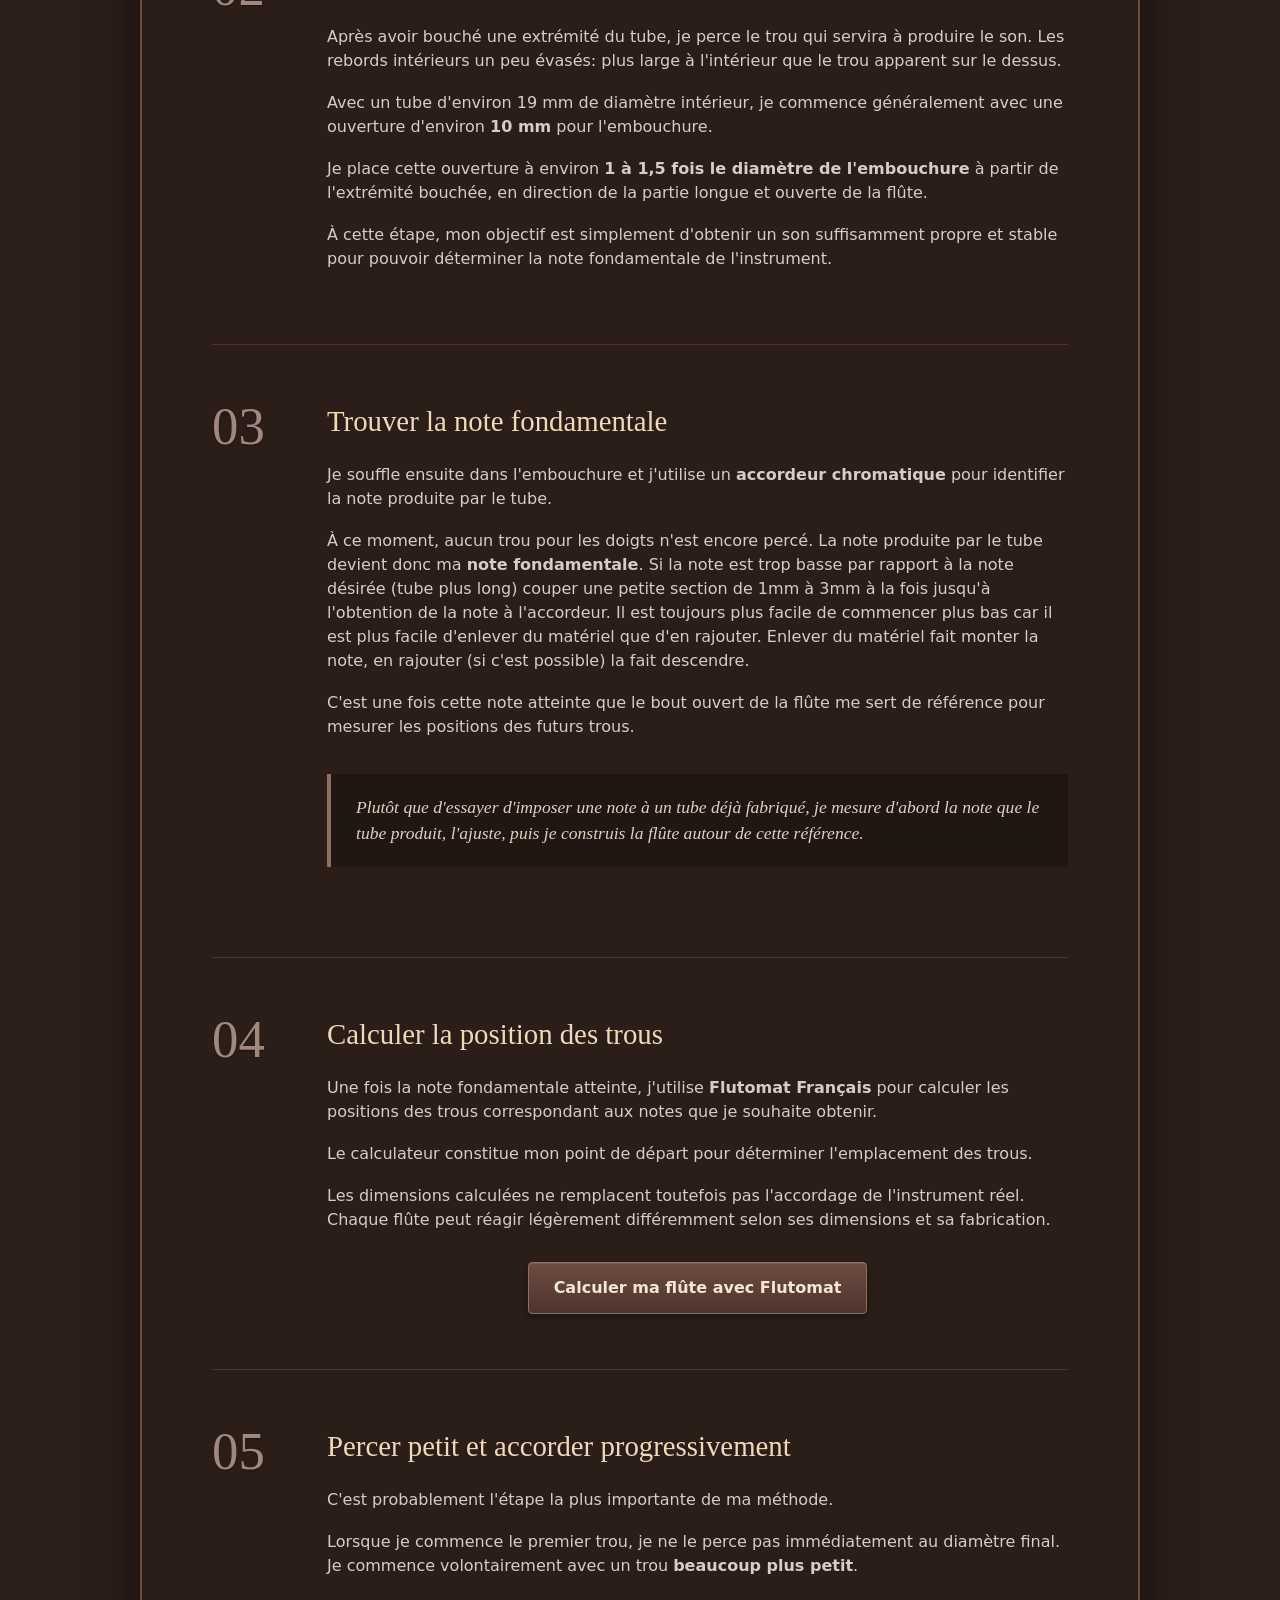
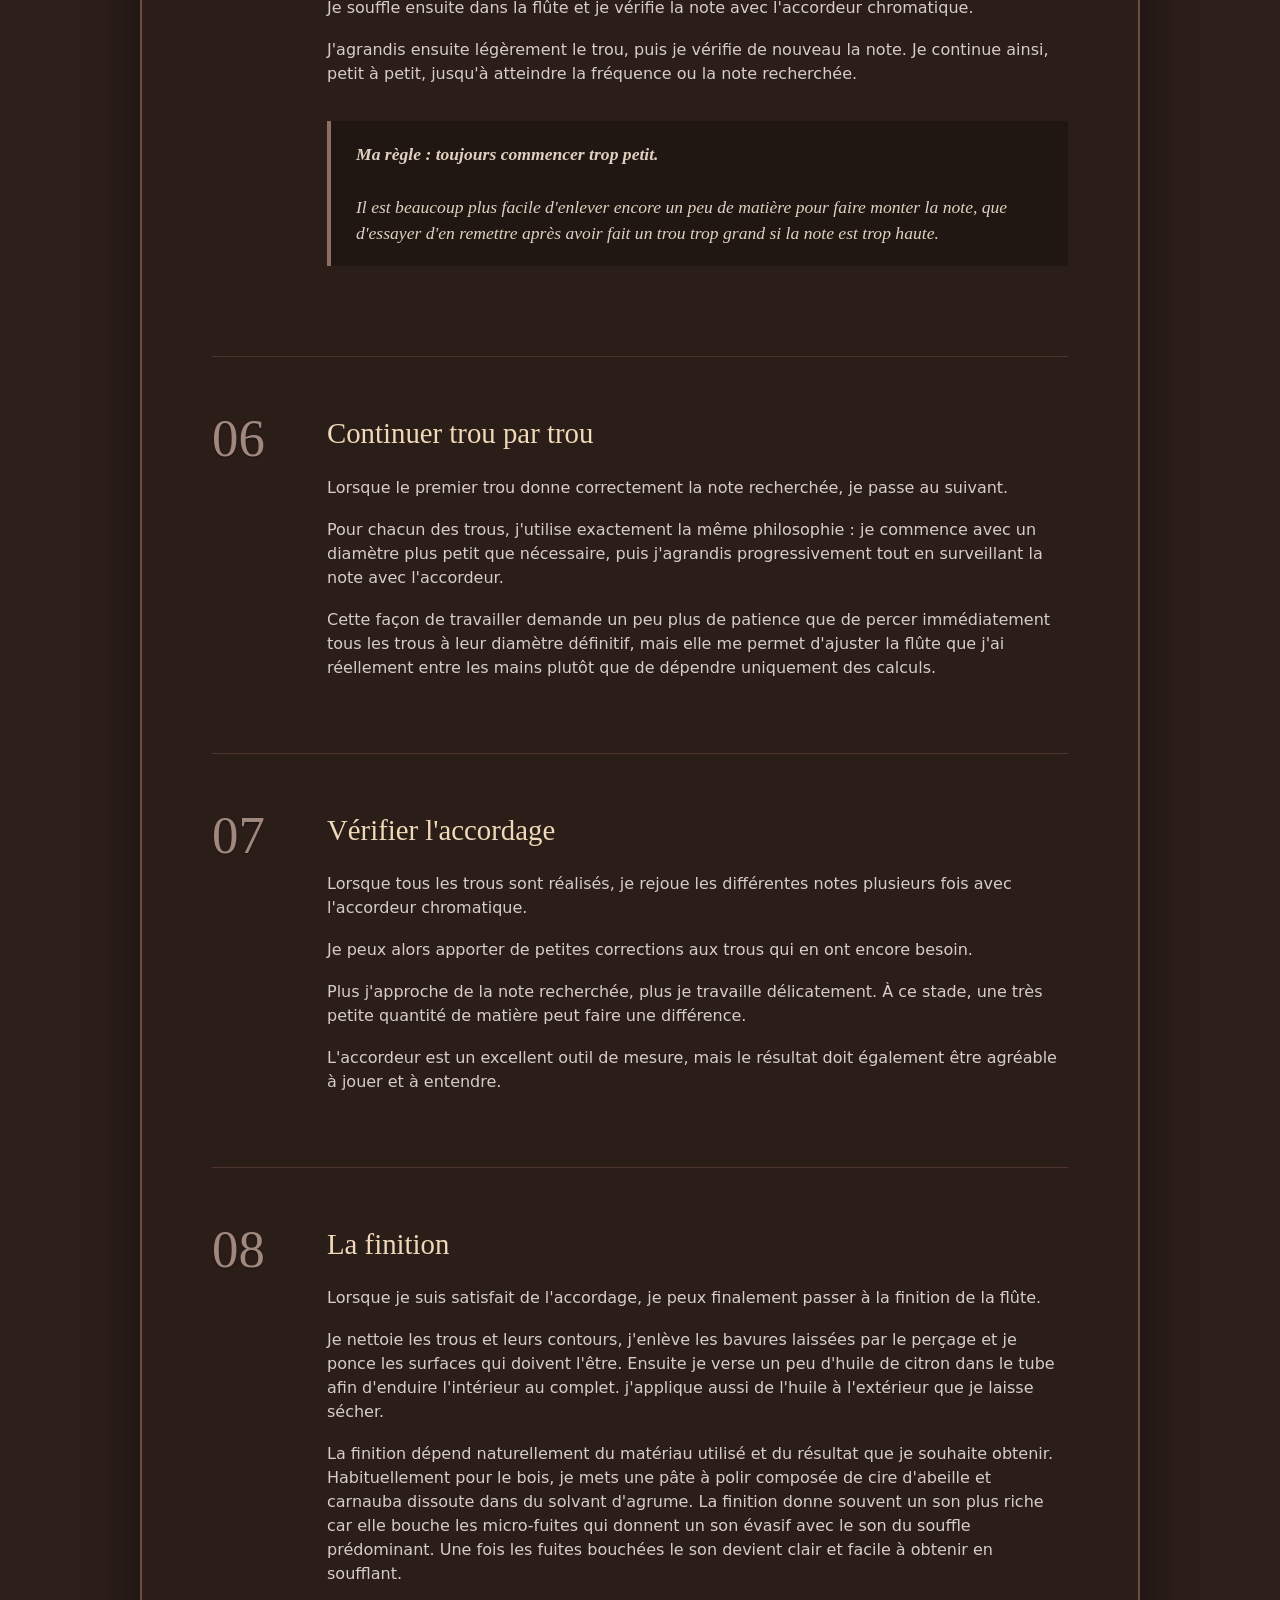
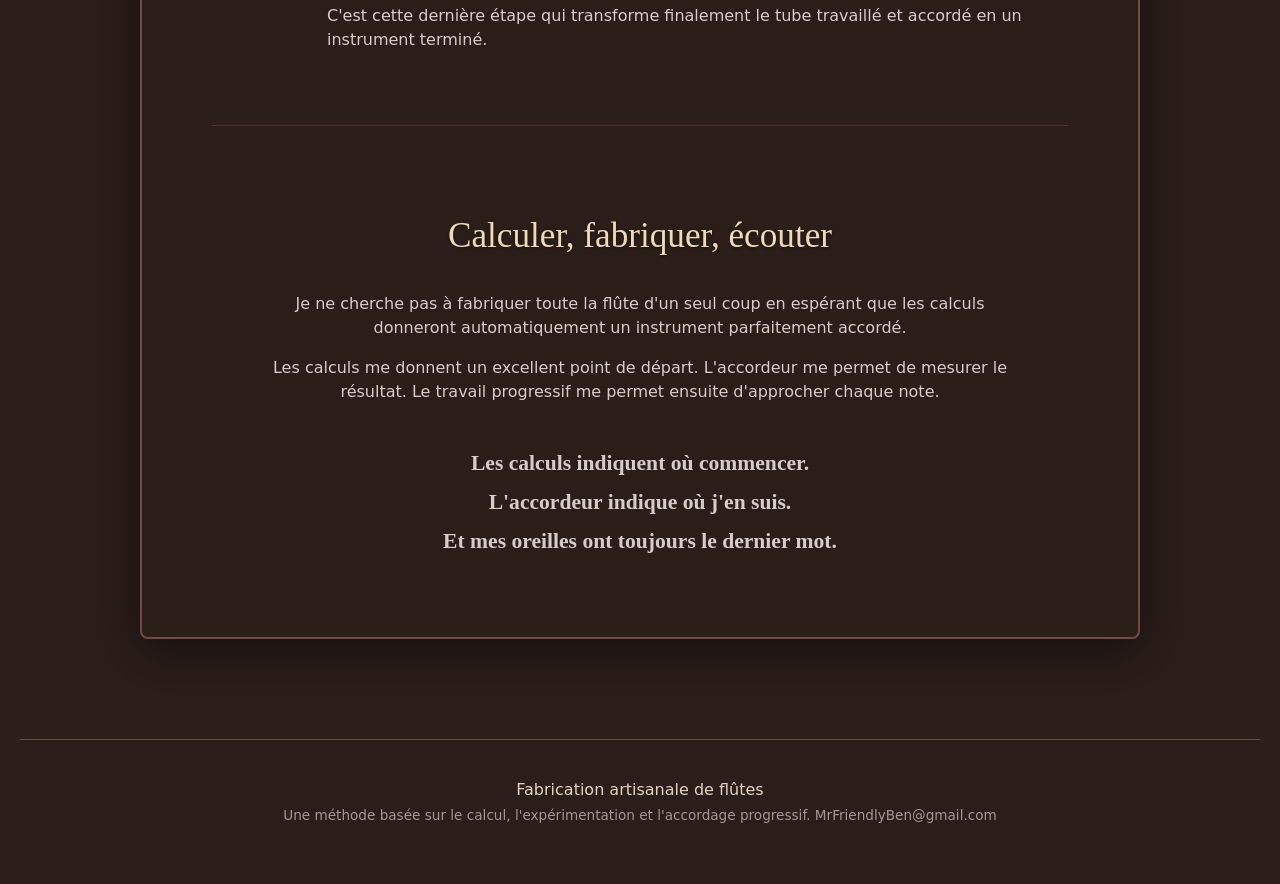
==== commit f52eb4b0: "Update index2.html" ====
--- a/index2.html
+++ b/index2.html
@@ -394,6 +394,7 @@
 
     <p class="small">
         Une méthode basée sur le calcul, l'expérimentation et l'accordage progressif.
+        MrFriendlyBen@gmail.com
     </p>
 
 </footer>
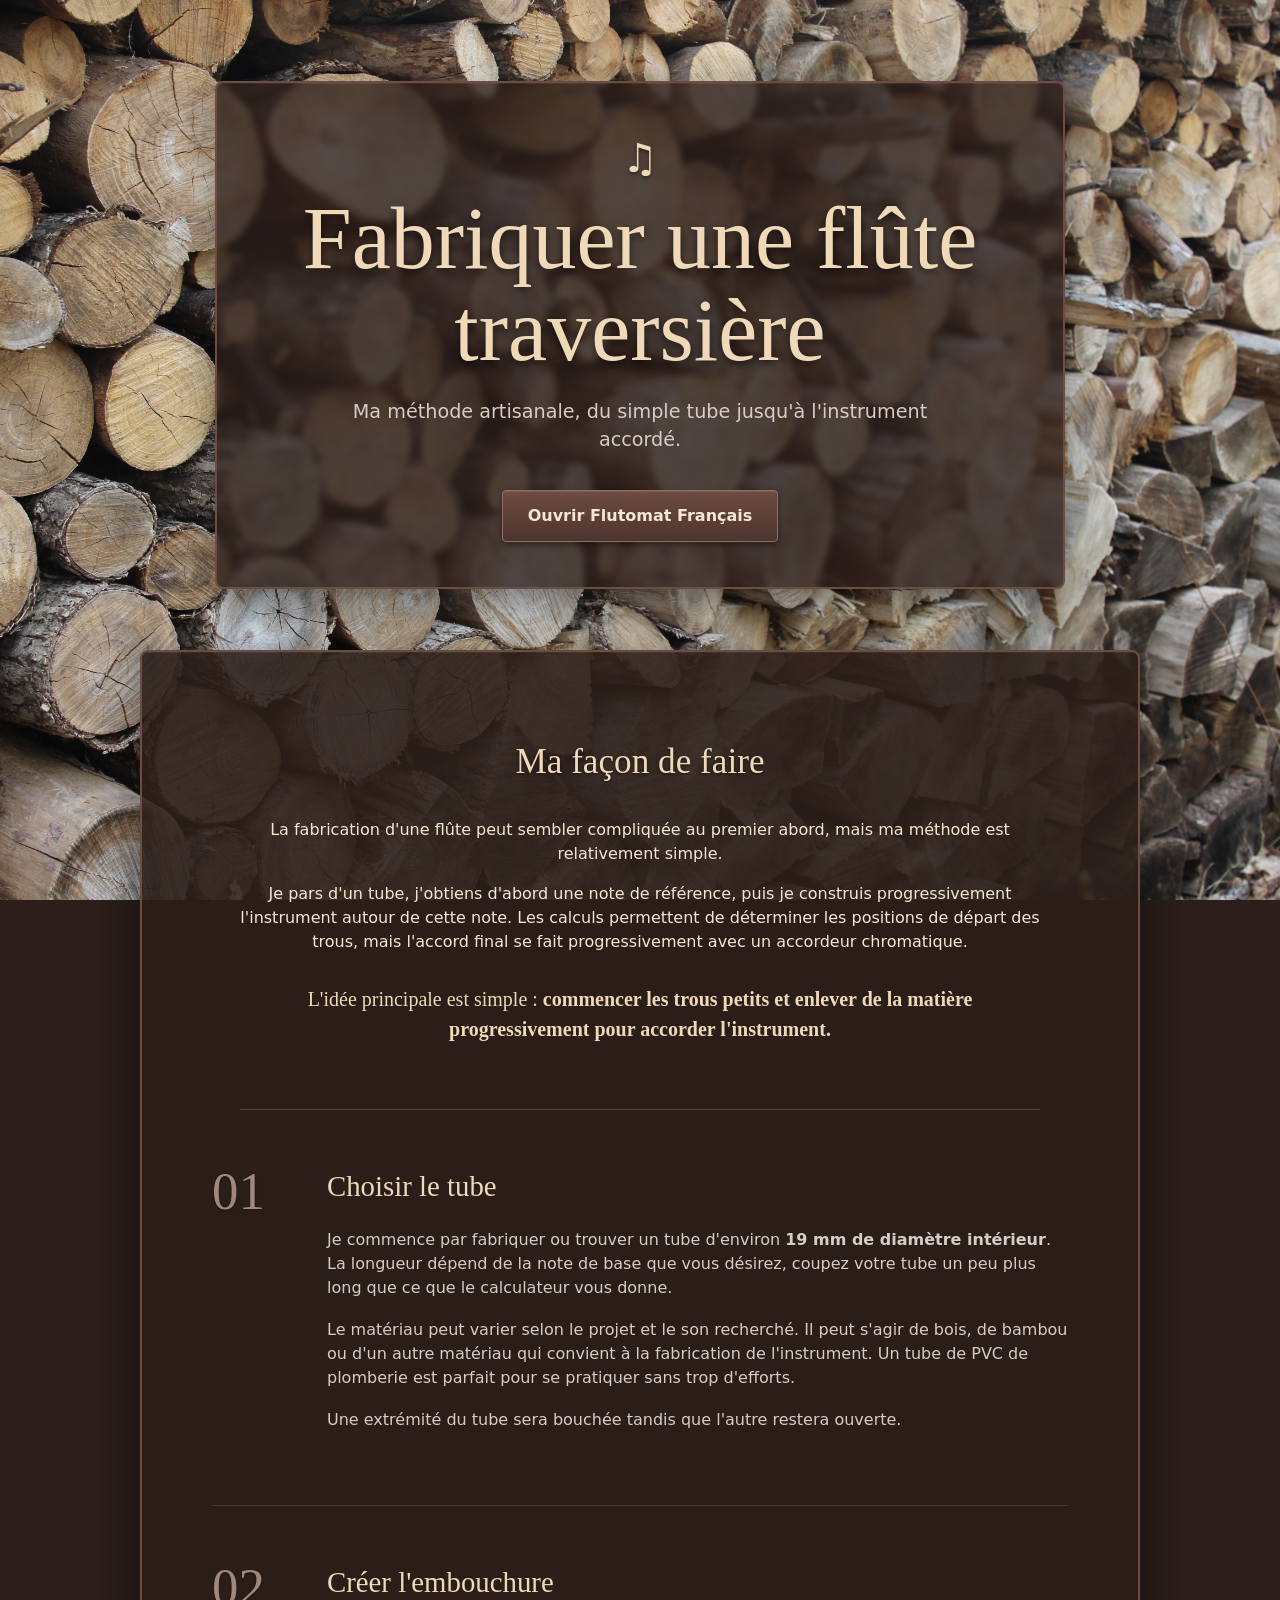
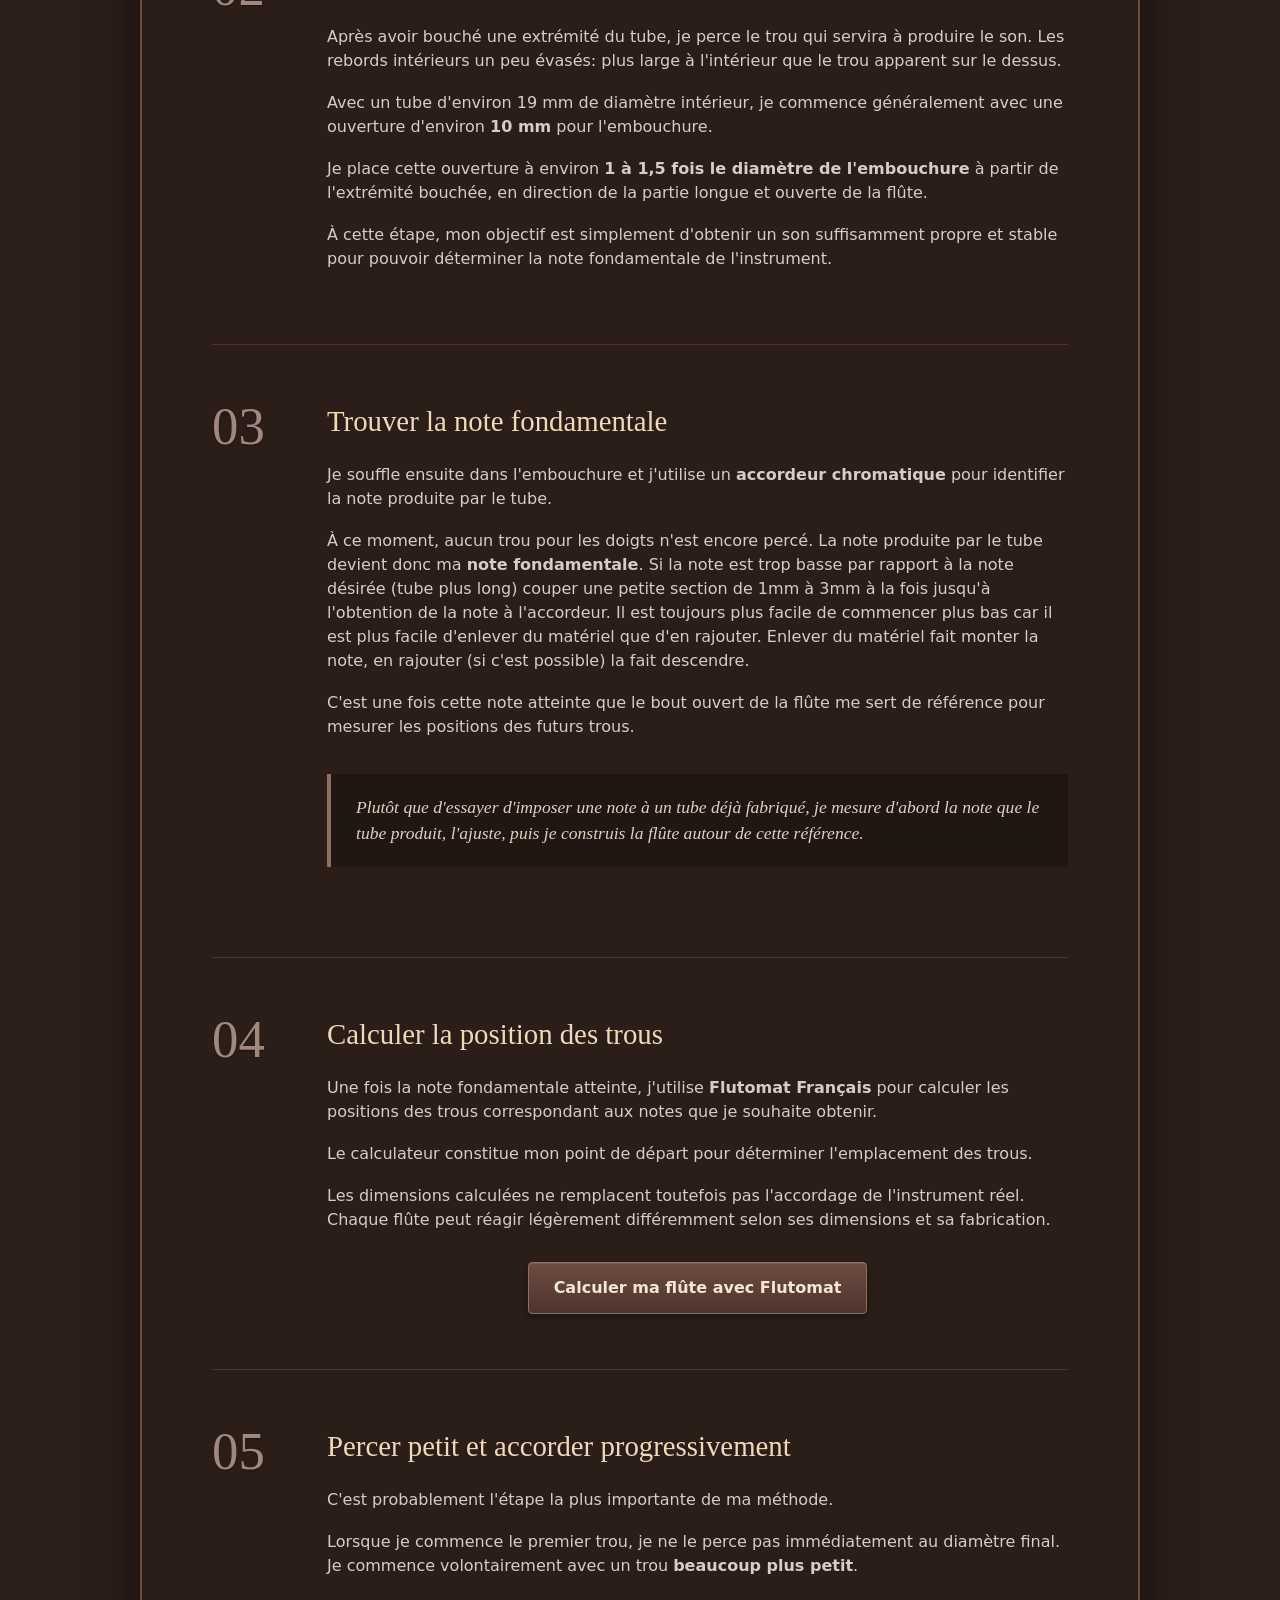
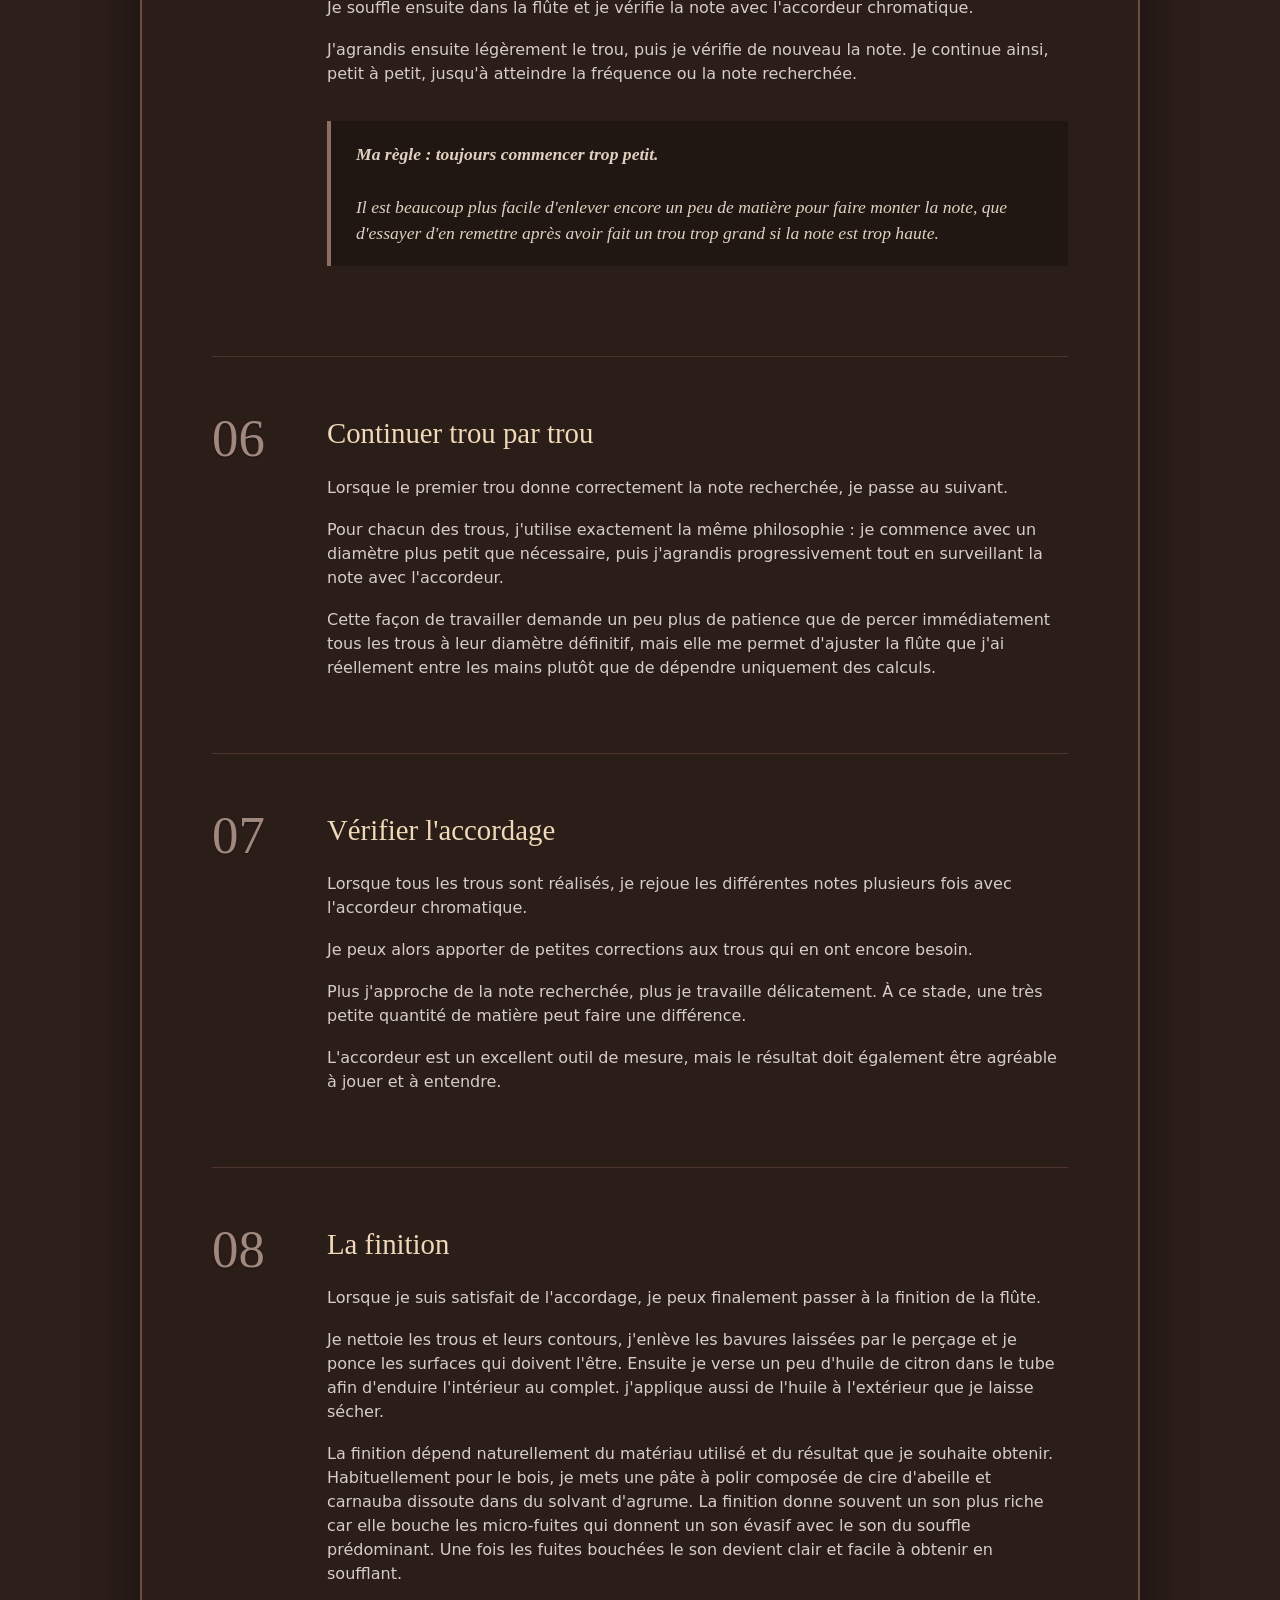
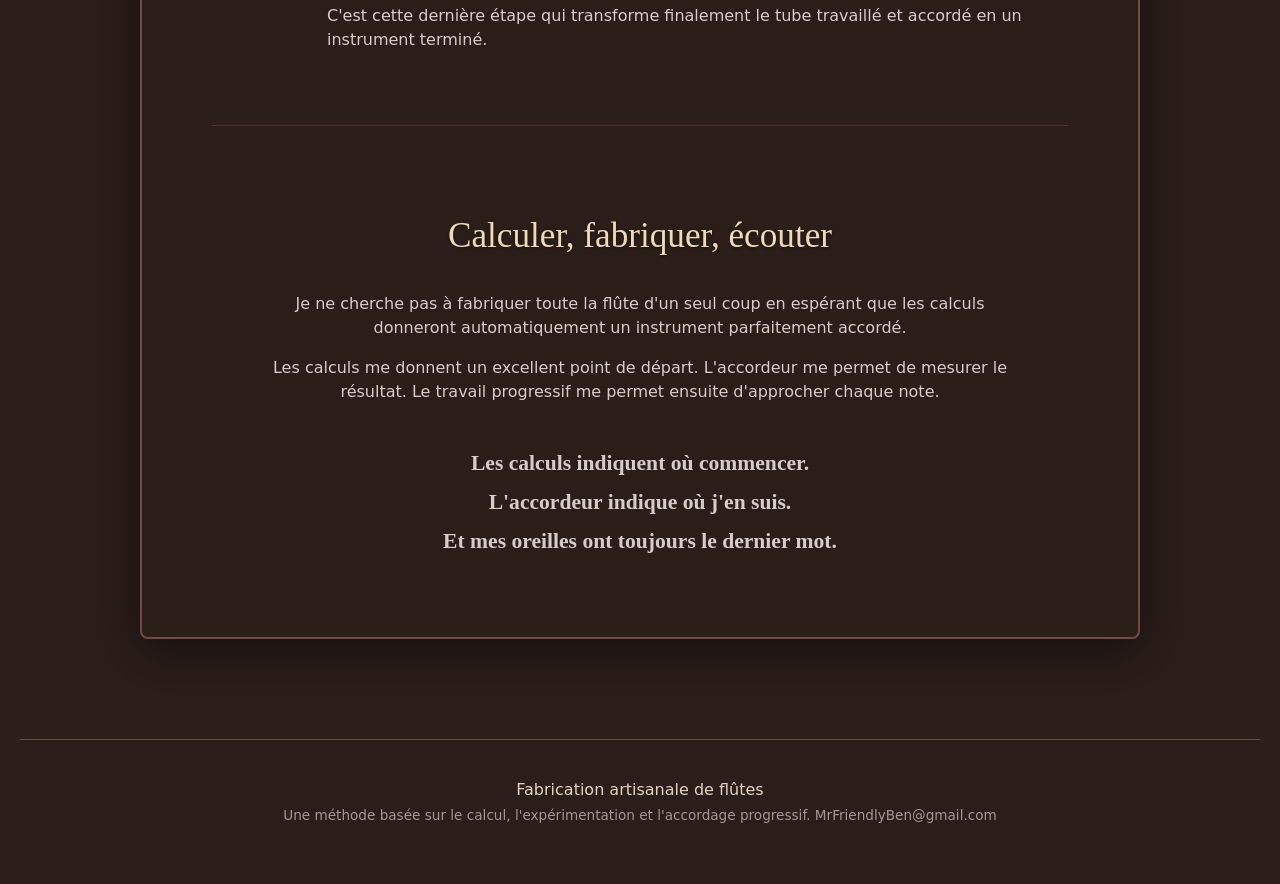
==== commit d8bb9660: "Update index2.html" ====
--- a/index2.html
+++ b/index2.html
@@ -26,12 +26,12 @@
             Ma méthode artisanale, du simple tube jusqu'à l'instrument accordé.
         </p>
 
-        <!--<a class="button"
+        <a class="button"
            href="https://mrfriendlyben.github.io/Flutomat-Francais/"
            target="_blank"
            rel="noopener noreferrer">
             Ouvrir Flutomat Français
-        </a>-->
+        </a>
     </div>
 </header>
 
